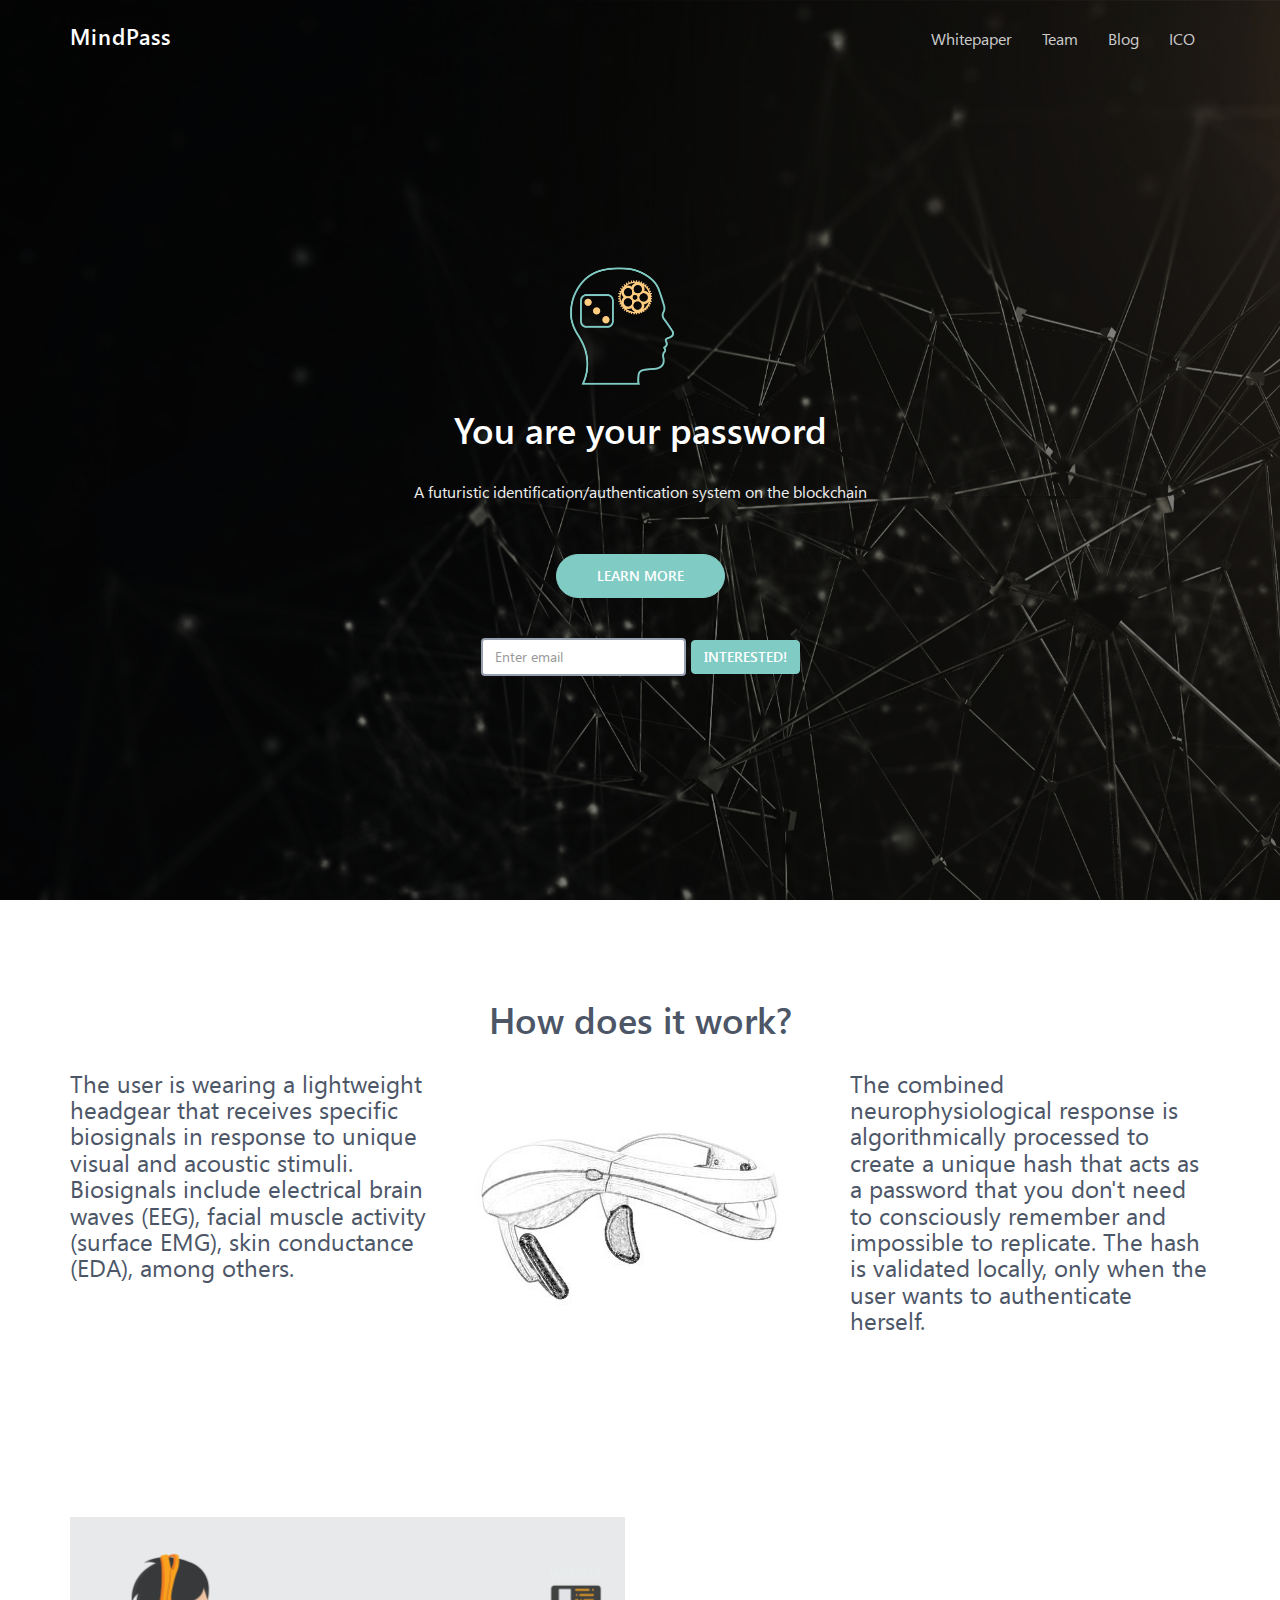
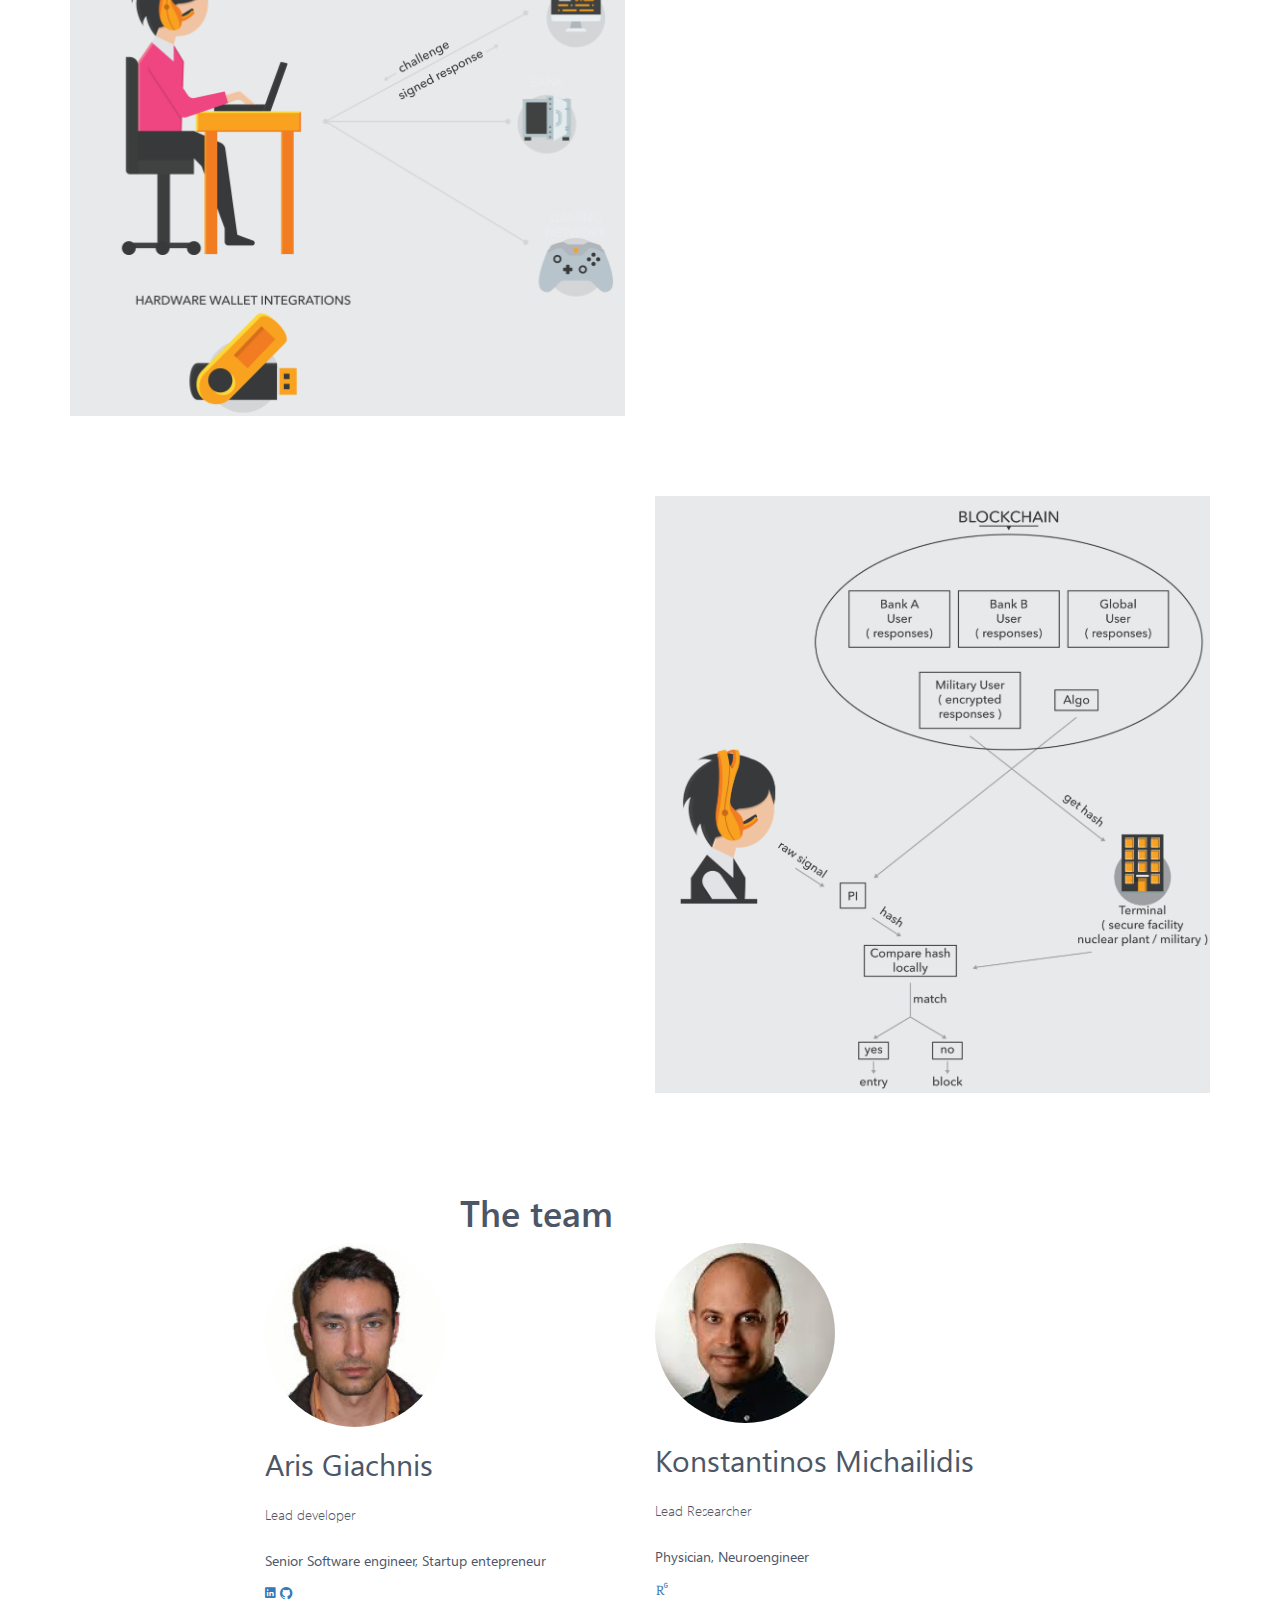
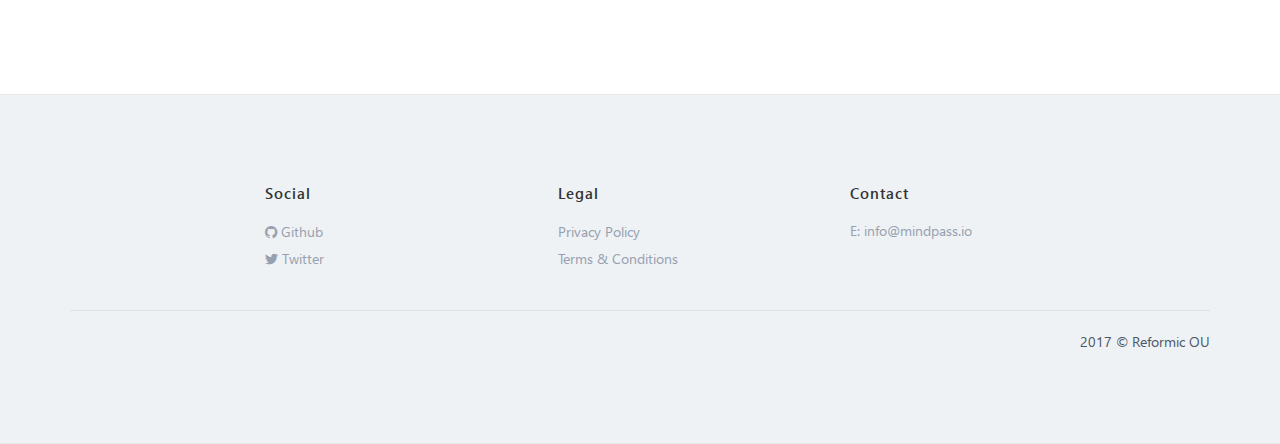
==== index.html @ 0a561dd6 "initial commit" ====
<!DOCTYPE html>
<html lang="en">
  <head>
    <meta charset="utf-8">
    <meta name="viewport" content="width=device-width, initial-scale=1.0">
    <meta name="description" content="">
    <meta name="author" content="MindPass">
    <link rel="shortcut icon" href="images/favicon.png">

    <title>MindPass</title>

    <!-- Bootstrap core CSS -->
    <link href="css/bootstrap.min.css" rel="stylesheet">

    <!-- Animate -->
    <link href="css/animate.css" rel="stylesheet">

    <!-- Magnific-popup -->
    <link rel="stylesheet" href="css/magnific-popup.css">

    <!-- Icon-font -->
    <link rel="stylesheet" type="text/css" href="css/ionicons.min.css">
    <link rel="stylesheet" href="css/academicons.min.css"/>
    <!-- Custom styles for this template -->
    <link href="css/style.css" rel="stylesheet">

    <!-- HTML5 shim and Respond.js IE8 support of HTML5 tooltipss and media queries -->
    <!--[if lt IE 9]>
      <script src="js/html5shiv.js"></script>
      <script src="js/respond.min.js"></script>
    <![endif]-->
  </head>

<body>

  <div class="navbar navbar-custom navbar-abs" role="navigation">
      <div class="container">
        <!-- Navbar-header -->
        <div class="navbar-header">
          <button type="button" class="navbar-toggle" data-toggle="collapse" data-target=".navbar-collapse">
              <i class="ion-navicon"></i>
          </button>
          <!-- LOGO -->
          <a class="navbar-brand logo" href="index.html">            
              <span>MindPass</span>
          </a>
        </div>
        <!-- end navbar-header -->

        <!-- menu -->
        <div class="navbar-collapse collapse">
          <ul class="nav navbar-nav navbar-right">
            <li>
              <a href="https://www.github.com/mindpass2050/whitepaper/whitepaper.pdf">Whitepaper</a>
            </li>
            <li>
              <a href="#team">Team</a>
            </li>
            <li>
              <a href="https://medium.com/@mindpass2050">Blog</a>
            </li>
            <li>
              <a href="" target="_blank">ICO</a>
            </li>
          </ul>
        </div>
        <!--/Menu -->
      </div>
      <!-- end container -->
    </div>
    <!-- End navbar -->


  <!-- HOME -->
  <section class="home bg-one" id="home">
    <div class="bg-overlay"></div>
    <div class="container">
      <div class="row">
        <div class="col-sm-12 text-center">
          <div class="home-fullscreen">
          <div class="full-screen">
            <div class="home-wrapper home-wrapper-alt">
              <div class="row">
                <div class="col-md-2 col-md-offset-5">
              <img src="images/A1.png" class="img-responsive text-center" style="height:10vw"/>
                </div>
              </div>
              <h1>You are your password</h1>
              <h4>A futuristic identification/authentication system on the blockchain</h4>
              <a href="#howitworks" class="btn btn-custom btn-rnd">Learn more</a>
              <div class="clearfix"></div>
              <!--<a class="video-btn btn popup-video animated fadeInDown wow" data-wow-delay=".6s"><i class="ion-play"></i>Watch Video</a>-->
              <div class="custom-voffset-40"></div>
              <div class="row">
                <div class="col-sm-10 col-sm-offset-1">
                  <form id="notifyForm" class="form form-inline">
                    <div class="form-group">
                      <input type="email" class="form-control" id="emailField" placeholder="Enter email"><button type="submit" id="notifyButton" style="margin-left: 5px" class="btn btn-custom btn-subscribe">interested!</button>
                    </div>
                  </form>
                </div>
              </div>
            </div>

          </div>
        </div>
        </div>
      </div>
    </div>
  </section>
  <!-- END HOME -->


  <!-- CLIENTS -->
  <!--<section class="clients bg-gray">
    <div class="container">
      <div class="row text-center">
        <div class="col-sm-12">
          <div class="brand-item animated fadeInLeft wow" data-wow-delay=".1s">
            <a href="#"><img alt="gridmates" src="images/clients/gridmates.png"></a>
          </div>
        </div>
      </div>
    </div>
  </section>-->
  <!-- END CLIENTS -->


  <section class="section" id="howitworks">
    <div class="container">
      <div class="row text-center">
          <h1>How does it work?</h1>

      </div>
      <div class="row">
        <div class="col-sm-4">
          <h3>The user is wearing a lightweight headgear that receives specific biosignals in response to unique visual and acoustic stimuli. Biosignals include electrical brain waves (EEG), facial muscle activity (surface EMG), skin conductance (EDA), among others.</h3>
        </div>        
      <div class="col-sm-4">
          <img class="img-responsive" src="images/headset.jpg" />
      </div>        
        <div class="col-sm-4">
          <h3>The combined neurophysiological response is algorithmically processed to create a unique hash that acts as a password that you don't need to consciously remember and impossible to replicate. The hash is validated locally, only when the user wants to authenticate herself.</h3>
      </div>
      </div>
    </div>
  </section>
  <!-- FEATURES-1 -->
  <section class="section" id="uses">
    <div class="container">       
      <div class="row">
        <div class="col-sm-6">
          <div class="feature-1">
            <img src="images/infographic1.png" class="img-responsive" alt="features and home use">
          </div>
        </div>
        <div class="col-sm-6">
          <div class="feature-detail">
            <h1 class="title animated fadeInRight wow" data-wow-delay=".1s">Ultra secure and user friendly</h1>
            <h4 class="animated fadeInRight wow" data-wow-delay=".3s">Use it to authenticate to websites or manage your wealth</h4>
            <p class="features-txt animated fadeInRight wow" data-wow-delay=".5s">Our solution has many different uses. From secure online banking to hardware wallets and anything in between. You will never have to remember any complex password again.</p>
          </div>

        </div>
      </div>
    </div>
  </section>
  <!-- END FEATURES-1 -->


  <!-- FEATURES-2 -->
  <section class="section padding-t-0">
    <div class="container">
      <div class="row">
        <div class="col-sm-6">
          <div class="feature-detail">
            <h1 class="title animated fadeInLeft wow" data-wow-delay=".1s">Authentication/identification use cases for physical or virtual entry</h1>
            <h4 class="animated fadeInLeft wow" data-wow-delay=".3s">A modern futuristic replacement for biometric fingerprints, iris scanning or passports</h4>
            <p class="features-txt animated fadeInLeft wow" data-wow-delay=".5s">Our new approach makes traditional authentication methods obsolete. Imagine having unlimited fingerprints and irises so that you can use a combination of them each time you need access. Even in case a malicious actor intercepts them, he won't be able to usem them the next time. All of this with minimal cognitive effort on your part.<br /> Border controls, secure vaults, governments, and the military could all benefit from increased security by using the blockchain and our cutting-edge system.</p>
            
          </div>
        </div>

        <div class="col-sm-6">
          <div class="feature-1">
            <img src="images/infographic2.png" class="img-responsive" alt="use cases secure entrance">
          </div>
        </div>

      </div>
    </div>
  </section>
  <!-- END FEATURES-2 -->


  <section class="section padding-t-0" id="team">
    <div class="container">
<div class="row">
  <div class="col-sm-4 col-sm-offset-4">
    <h1>
      The team
    </h1>
  </div>
</div>      
<div class="row">
  <div class="col-sm-4 col-sm-offset-2">      
     
        <img src="images/aris.jpg" alt="Aris Giachnis" style="width:20vh" class="img-responsive img-circle">
        <h2>Aris Giachnis</h2>
        <p class="title">Lead developer</p>
        <p>Senior Software engineer, Startup entepreneur</p>
        <p>
          <a href="https://www.linkedin.com/in/aris-giachnis-6b498340/"><i class="ion-social-linkedin"></i></a>
          <a href="https://github.com/arisAlexis"><i class="ion-social-github"></i></a>
        </p>
      
    </div>
    <div class="col-sm-4">      
      
        <img src="images/kostantinos.jpg" alt="Aris Giachnis" style="width:20vh" class="img-responsive img-circle">
        <h2>Konstantinos Michailidis</h2>
        <p class="title">Lead Researcher</p>
        <p>Physician, Neuroengineer</p>
        <p>
          <a href="https://www.researchgate.net/profile/Konstantinos_Michailidis"><i class="ai ai-researchgate"></i></a>          
        </p>
      
    </div>
</div>
  </section>
  <!-- FOOTER -->
  <footer class="section bg-gray footer">
    <div class="container">
      <div class="row">

        <div class="col-md-3 col-sm-6 col-sm-offset-2">
          <h5>Social</h5>
          <ul class="list-unstyled">
            <li><a href="https://www.github.com/mindpass2050"><i class="ion-social-github"></i> Github</a></li>
            <li><a href="https://twitter.com/mindpass2050"><i class="ion-social-twitter"></i> Twitter</a></li>
          </ul>
        </div>

        <div class="col-md-3 col-sm-6">
          <h5>Legal</h5>
          <ul class="list-unstyled">
            <li><a>Privacy Policy</a></li>
            <li><a>Terms & Conditions</a></li>
          </ul>
        </div>

        <div class="col-md-3 col-sm-6">
          <h5>Contact</h5>
          <address>
            E: <a href="mailto:info@mindpass.io">info@mindpass.io</a>
          </address>
        </div>

      </div>

      <div class="row">
        <div class="col-sm-12">
          <div class="footer-alt">
            <p class="pull-right">2017 © Reformic OU</p>            
          </div>
        </div>
      </div>
    </div>
  </footer>

  <!-- arrow back to top -->
    <div class="hidden scroll-top-wrapper ">
    <span class="scroll-top-inner">
      <i class="ion-chevron-up"></i>
    </span>
    </div>

  <!-- END FOOTER -->

    <!-- js placed at the end of the document so the pages load faster -->
    <script src="js/jquery.js"></script>
    <script src="js/bootstrap.min.js"></script>
    <!-- Jquery easing -->
    <script type="text/javascript" src="js/jquery.easing.1.3.min.js"></script>
    <script src="js/SmoothScroll.js"></script>
    <script src="js/wow.min.js"></script>
    <script type="text/javascript" src="js/jquery.magnific-popup.min.js"></script>

    <!-- Typed -->
    <script src="js/typed.js" type="text/javascript"></script>

<script>

/*-------------------------------------------------*/
/* =  Full-window section
/*-------------------------------------------------*/

var windowHeight = $(window).height(),
topSection = $('.home-fullscreen');
topSection.css('height', windowHeight);

$(window).resize(function(){
var windowHeight = $(window).height();
topSection.css('height', windowHeight);
});
/* ==============================================
Smooth Scroll To Anchor
=============================================== */
//jQuery for page scrolling feature - requires jQuery Easing plugin
$(function() {
    $('.navbar-nav a').bind('click', function(event) {
        var $anchor = $(this);
        $('html, body').stop().animate({
            scrollTop: $($anchor.attr('href')).offset().top - 0
        }, 1500, 'easeInOutExpo');
        event.preventDefault();
    });
});

/* ==============================================
WOW plugin triggers animate.css on scroll
=============================================== */
jQuery(document).ready(function () {
    wow = new WOW(
        {
            animateClass: 'animated',
            offset: 100,
            mobile: true
        }
    );
    wow.init();
});

/* ==============================================
Magnific Popup
=============================================== */
$(document).ready(function() {
    $('.popup-video').magnificPopup({
      disableOn: 700,
      type: 'iframe',
      mainClass: 'mfp-fade',
      removalDelay: 160,
      preloader: false,

      fixedContentPos: false
    });
});

$(document).ready(function() {
    $('.image-popup').magnificPopup({
        type: 'image',
        closeOnContentClick: true,
        mainClass: 'mfp-fade',
        gallery: {
            enabled: true,
            navigateByImgClick: true,
            preload: [0,1] // Will preload 0 - before current, and 1 after the current image
        }
    });
});

/* ==============================================
//Typed
=============================================== */

$(".element").each(function(){
    var $this = $(this);
    $this.typed({
    strings: $this.attr('data-elements').split(','),
    typeSpeed: 100, // typing speed
    backDelay: 3000 // pause before backspacing
    });
});

//scroller
function scrollToTop() {

  var verticalOffset = typeof(verticalOffset) != 'undefined' ? verticalOffset : 0;
  var element = $('body');
  var offset = element.offset();
  var offsetTop = offset.top;
  $('html, body').animate({scrollTop: offsetTop}, 500, 'linear');

}

$(document).on( 'scroll', function(){

  //arrow
  if ($(window).scrollTop() > 100) {
    $('.scroll-top-wrapper').addClass('show');
  } else {
    $('.scroll-top-wrapper').removeClass('show');
  }
});

$(document).ready(function() {
  $('.scroll-top-wrapper').on('click', scrollToTop);
  $('.scroll-top-wrapper').removeClass('hidden');
});

//end of scroller

$('#notifyForm').submit(function(event) {
  $.get('https://server.veropost.com:8080/fn/subscribe?list=1470673&email='+$('#emailField').val());
  $('#notifyForm').append('<span>Thank you!</span>');
  event.preventDefault();
});
</script>

  </body>
</html>
---- css/academicons.min.css ----
.ai-ul,.fa-ul{list-style-type:none}.ai-li,.fa-li{top:.14285714em;text-align:center}.ai-fw,.ai-li,.fa-fw,.fa-li{text-align:center}.ai.fa-pull-left,.fa.fa-pull-left{margin-right:.3em}@font-face{font-family:Academicons;src:url(../fonts/academicons.eot?v=1.8.0);src:url(../fonts/academicons.eot?v=1.8.0) format('embedded-opentype'),url(../fonts/academicons.ttf?v=1.8.0) format('truetype'),url(../fonts/academicons.woff?v=1.8.0) format('woff'),url(../fonts/academicons.svg?v=1.8.0#academicons) format('svg');font-weight:400;font-style:normal}.ai{display:inline-block;font:normal normal normal 14px/1 Academicons;font-size:inherit;text-rendering:auto;-webkit-font-smoothing:antialiased;-moz-osx-font-smoothing:grayscale}.ai-lg,.fa-lg{line-height:.75em;vertical-align:-15%}.ai-academia:before{content:"\e800"}.ai-academia-square:before{content:"\e801"}.ai-acclaim:before{content:"\e802"}.ai-acclaim-square:before{content:"\e803"}.ai-acm:before{content:"\e804"}.ai-acm-square:before{content:"\e805"}.ai-ads:before{content:"\e806"}.ai-ads-square:before{content:"\e807"}.ai-arxiv:before{content:"\e808"}.ai-arxiv-square:before{content:"\e809"}.ai-biorxiv:before{content:"\e810"}.ai-biorxiv-square:before{content:"\e811"}.ai-ceur:before{content:"\e812"}.ai-ceur-box:before{content:"\e813"}.ai-courser:before{content:"\e814"}.ai-courser-square:before{content:"\e815"}.ai-dataverse:before{content:"\e816"}.ai-dataverse-box:before{content:"\e817"}.ai-dblp:before{content:"\e818"}.ai-dblp-square:before{content:"\e819"}.ai-depsy:before{content:"\e820"}.ai-depsy-square:before{content:"\e821"}.ai-doi:before{content:"\e822"}.ai-doi-square:before{content:"\e823"}.ai-dryad:before{content:"\e824"}.ai-dryad-square:before{content:"\e825"}.ai-figshare:before{content:"\e826"}.ai-figshare-square:before{content:"\e827"}.ai-google-scholar:before{content:"\e828"}.ai-google-scholar-square:before{content:"\e829"}.ai-ieee:before{content:"\e830"}.ai-ieee-square:before{content:"\e831"}.ai-impactstory:before{content:"\e832"}.ai-impactstory-square:before{content:"\e833"}.ai-inspire:before{content:"\e834"}.ai-inspire-square:before{content:"\e835"}.ai-mendeley:before{content:"\e836"}.ai-mendeley-square:before{content:"\e837"}.ai-open-access:before{content:"\e838"}.ai-open-access-square:before{content:"\e839"}.ai-orcid:before{content:"\e840"}.ai-orcid-square:before{content:"\e841"}.ai-osf:before{content:"\e842"}.ai-osf-square:before{content:"\e843"}.ai-overleaf:before{content:"\e844"}.ai-overleaf-square:before{content:"\e845"}.ai-philpapers:before{content:"\e846"}.ai-philpapers-square:before{content:"\e847"}.ai-piazza:before{content:"\e848"}.ai-piazza-square:before{content:"\e849"}.ai-publons:before{content:"\e850"}.ai-publons-square:before{content:"\e851"}.ai-pubmed:before{content:"\e852"}.ai-pubmed-square:before{content:"\e853"}.ai-researchgate:before{content:"\e854"}.ai-researchgate-square:before{content:"\e855"}.ai-scirate:before{content:"\e856"}.ai-scirate-square:before{content:"\e857"}.ai-springer:before{content:"\e858"}.ai-springer-square:before{content:"\e859"}.ai-zotero:before{content:"\e860"}.ai-zotero-square:before{content:"\e861"}.ai-lg{font-size:1.33333333em}.ai-2x{font-size:2em}.ai-3x{font-size:3em}.ai-4x{font-size:4em}.ai-5x{font-size:5em}.ai-fw{width:1.28571429em}.ai-ul{padding-left:0;margin-left:2.14285714em}.ai-ul>li{position:relative}.ai-li{position:absolute;left:-2.14285714em;width:2.14285714em}.ai-li.fa-lg{left:-1.85714286em}.ai-border{padding:.2em .25em .15em;border:.08em solid #eee;border-radius:.1em}.ai-pull-left{float:left}.ai-pull-right{float:right}.ai.fa-pull-right{margin-left:.3em}.fa-lg{font-size:1.33333333em}.fa-2x{font-size:2em}.fa-3x{font-size:3em}.fa-4x{font-size:4em}.fa-5x{font-size:5em}.fa-fw{width:1.28571429em}.fa-ul{padding-left:0;margin-left:2.14285714em}.fa-ul>li{position:relative}.fa-li{position:absolute;left:-2.14285714em;width:2.14285714em}.fa-li.fa-lg{left:-1.85714286em}.fa-border{padding:.2em .25em .15em;border:.08em solid #eee;border-radius:.1em}.fa-pull-left{float:left}.fa-pull-right{float:right}.fa.fa-pull-right{margin-left:.3em}
---- css/style.css ----
/*========= Custom Font =========*/
@font-face {
    font-family: "WeblySleek UI";
    src: url("../fonts/ws-ui.eot");
    src: local('WeblySleek UI Regular'), url("../fonts/ws-ui.woff") format("woff");
    font-weight: 400;
}
@font-face {
    font-family: "WeblySleek UI";
    src: url("../fonts/ws-ui-semibold.eot");
    src: local('WeblySleek UI Bold'), url("../fonts/ws-ui-semibold.woff") format("woff");
    font-weight: 700;
}
@font-face {
    font-family: "WeblySleek UI";
    src: url("../fonts/ws-ui-light.eot");
    src: local('WeblySleek UI Light'), url("../fonts/ws-ui-light.woff") format("woff");
    font-weight: 100;
}


/*======= Reset ======== */
body {
  font-family: 'WeblySleek UI', 'Segoe UI', 'Helvetica Neue', Arial, sans-serif;
  font-weight: 400;
  color: #4c5667;
  background: #fff;
  font-size: 14px;
  line-height: 22px;
  overflow-x:hidden;
}
::selection{
  background: rgba(151, 160, 175, 0.5);
  color: #ffffff;
}
::-moz-selection {
  background: rgba(151, 160, 175, 0.5);
  color: #ffffff;
}
a:hover,a:focus,.a:active {
  text-decoration: none;
  outline: none !important;
}
h1,.h1 {
  font-weight: 700;
}
blockquote {
  margin: 0 0 10px;
  font-size: 18px;
  border-left: none;
  line-height: 32px;
  font-style: italic;
}
address {
  color: #97a0af;
}
textarea {
  resize:none;
}
.section {
  padding-top: 80px;
  padding-bottom: 80px;
}
.bg-gray {
  background-color: #eef2f5;
  border-bottom: 1px solid #e9e9e9;
  border-top: 1px solid #e9e9e9;
}
.bg-dark {
  background: -webkit-linear-gradient(#444F5C, #334159);
  background: -moz-linear-gradient(#444F5C, #334159);
  background: -ms-linear-gradient(#444F5C, #334159);
  background: -o-linear-gradient(#444F5C, #334159);
  background: linear-gradient(#444F5C, #334159);
}
.page-sub-title {
  margin: 10px 0px !important;
}
.padding-t-0 {
  padding-top: 0px;
}
.hr {
  display: inline-block;
  border: 0;
  width: 35px;
  margin: 12px 0px 25px;
  padding: 0;
  height: 0;
  border-top: 2px solid #fa4a86;
}
.title {
  font-weight: 300;
  line-height: 50px;
  margin-top: 0px;
}
.sub-title {
  color: #97a0af;
  font-size: 16px;
  margin-bottom: 50px;
}
.bg-overlay {
  background-color: rgba(0,0,0,0.5);
  height: 100%;
  width: 100%;
  background-position: fixed;
  position: absolute;
  top: 0px;
}
.bg-one {
  background: url("../images/chain.jpg");
  background-size: cover;
  position: relative;
}
.bg-two {
  background-size: cover;
  position: relative;
  background-position: 50% 60%
}

.status {
  width: 40px;
  height: 40px;
  position: absolute;
  left: 50%;
  top: 50%;
  background-image: url("../images/preloader.gif");
  background-repeat: no-repeat;
  background-position: center;
  -webkit-background-size: cover;
  background-size: cover;
  margin: -20px 0 0 -20px;
}


/*===== Navbar Custom ======*/
.navbar-custom {
  padding: 10px 0px;
  margin-bottom: 0px;
}
.navbar-custom .navbar-nav li a{
  color: #ccc;
  font-size: 16px;
}
.navbar-custom .nav>li>a:focus,.navbar-custom .nav>li>a:hover {
  background-color: transparent;
  color: #ffffff;
}
.logo {
  font-weight: 700;
  font-size: 22px;
  color: #ffffff !important;
  letter-spacing: 1px;
}
.navbar-toggle {
  font-size: 30px;
  color: #ffffff;
}
.navbar-custom .btn-custom {
  margin-top: 8px;
  margin-left: 20px;
}
.nav .open>a, .nav .open>a:focus, .nav .open>a:hover {
  background-color: transparent;
  border-color: #337ab7;
}


/*======= Dropdown ======= */
.dropdown-menu {
  box-shadow: none;
  padding: 4px 0;
  border-radius: 4px !important;
  -webkit-animation: dropdownOpen 0.3s ease-out;
  -o-animation: dropdownOpen 0.3s ease-out;
  animation: dropdownOpen 0.3s ease-out;
  border: 0;
  box-shadow: 0 2px 5px 0 rgba(0,0,0,.26);
}
.dropdown-menu > li > a {
  padding: 6px 20px;
  font-size: 15px !important;
  color: #ffffff;
}
@-webkit-keyframes dropdownOpen {
  0% {
    -webkit-transform: scale(0);
    -ms-transform: scale(0);
    -o-transform: scale(0);
    transform: scale(0);
    opacity: 0;
  }
  100% {
    -webkit-transform: scale(1);
    -ms-transform: scale(1);
    -o-transform: scale(1);
    transform: scale(1);
    opacity: 1;
  }
}
@keyframes dropdownOpen {
  0% {
    -webkit-transform: scale(0);
    -ms-transform: scale(0);
    -o-transform: scale(0);
    transform: scale(0);
    opacity: 0;
  }
  100% {
    -webkit-transform: scale(1);
    -ms-transform: scale(1);
    -o-transform: scale(1);
    transform: scale(1);
    opacity: 1;
  }
}


/*======= Buttons ======= */
.btn {
  text-transform: uppercase;
  font-weight: 700;
}
.btn.btn-rnd {
  padding: 11px 40px;
  border-radius: 30px;
}

.btn-custom {
  background:#80cbc4 !important;
  color: #fff !important;
  border: 1px solid #80cbc4;
}


/*======= Home =======*/
.navbar-abs {
  position: absolute;
  left: 0;
  top: 0;
  right: 0;
  z-index: 999;
}
.home-fullscreen {
  height: 100%;
  min-height: 400px;
}
.home-wrapper {
  color: #ffffff;
  padding: 208px 0px 170px 0px;
}
.home-wrapper-alt{
  display: table-cell;
  vertical-align: middle;
}
.home-wrapper h4 {
  line-height: 24px;
  margin-top: 30px;
  color: #eee;
  margin-bottom: 50px;
  font-size: 16px;
}
.video-btn {
  color: #ffffff !important;
  letter-spacing: 1px;
  padding-top: 20px;
  outline: none !important;
}
.video-btn i {
  margin-right: 7px;
}
.full-screen {
  display: table;
  height: 100%;
  width: 100%;
}

/*======= Brand =======*/
.clients {
  padding-top: 60px;
  padding-bottom: 60px;
}
.clients img:hover {
  opacity: 0.8;
  transition: 0.5s;
}
.brand-item {
  display: inline-block;
  margin-left:50px;
  margin-bottom: 10px;
}
.brand-item:first-child {
  margin-left:0;
}
.brand-list {
  margin:0;
  padding:0;
}
.brand-list li {
  display: inline-block;
  text-align: left;
  padding-left:50px;
}
.brand-list li:first-child {
  padding-left:0;
}


/*======= Services =======*/
.service-item {
  margin-bottom: 30px;
}
.service-item i {
  float: left;
  font-size: 28px;
  line-height: 36px;
  width: 30px;
}
.service-item .service-detail {
  margin-left: 50px;
}
.service-item .service-detail p {
  color: #9aa7af;
}


/*======= Features =======*/
.feature-detail {
  padding: 90px 0px 50px 30px;
}
.features-txt {
  color: #97a0af;
  font-size: 16px;
  line-height: 30px;
  margin-top: 30px;
}


/*======= Screenshot =======*/
.thumb {
  background-color: #eef2f5;
  border-radius: 3px;
  box-shadow: 0 1px 1px 0 rgba(0, 0, 0, 0.1);
  float: left;
  width: 100%;
  padding-top: 10px;
  padding-right: 10px;
  padding-bottom: 10px;
  padding-left: 10px;
  margin-top: 30px;
}
.thumb-img {
  width: 100%;
  overflow: hidden;
  border-radius: 2px;
}


/*======= Pricing =======*/
.pricing-item{
  margin: 0 0 30px;
  position: relative;
  text-align: center;
}
.pricing-item-inner{
  border: 2px solid rgba(151, 160, 175, 0.2);
  vertical-align: middle;
  border-radius: 7px;
  -webkit-transition: all 0.27s cubic-bezier(0.000, 0.000, 0.580, 1.000);
  -moz-transition: all 0.27s cubic-bezier(0.000, 0.000, 0.580, 1.000);
  -o-transition: all 0.27s cubic-bezier(0.000, 0.000, 0.580, 1.000);
  -ms-transition: all 0.27s cubic-bezier(0.000, 0.000, 0.580, 1.000);
  transition: all 0.27s cubic-bezier(0.000, 0.000, 0.580, 1.000);
}
.pricing-item-inner:hover{
  border-color: #97a0af;
}
.main .pricing-item-inner{
  border-color: #97a0af;
}
.pricing-wrap{
  position: relative;
  -webkit-box-sizing: border-box;
  -moz-box-sizing: border-box;
  box-sizing: border-box;
  padding: 30px 20px;
  text-align: center;
  overflow: hidden;
}
.pricing-icon{
    padding-top: 10px;
  padding-bottom: 5px;
  position: relative;
  font-size: 32px;
  z-index: 1;
}
.pricing-title{
  position: relative;
  margin-bottom: 40px;
  font-size: 16px;
  font-weight: 700;
  text-transform: uppercase;
  z-index: 1;
}
.pr-list{
  margin: 0 -20px 30px;
  padding: 0;
  color: #97a0af;
  font-size: 12px;
  font-weight: 400;
  text-transform: uppercase;
}
.pr-list li{
  padding: 12px 20px;
  list-style: none;
}
.pricing-num{
  font-size: 40px;
  font-weight: 700;
  line-height: 1;
}
.pricing-num sup{
  font-size: 18px;
  font-weight: 400;
  position: relative;
  top: -20px;
  left: -3px;
  margin-left: -7px;
}
.pr-per{
  color: #97a0af;
  font-size: 12px;
}
.pr-button {
  margin-top: 30px;
}

/*======= Testimonials =======*/
.clientblock {
  margin-top: 30px;
}


/*======= Footer CTA =======*/
.footer-cta {
  color: #ffffff;
}
.footer-cta .btn {
  margin-top: 30px;
}


/*======= Footer =======*/
.footer h5{
  color: #333;
  font-size: 15px;
  margin-bottom: 20px;
  font-weight: 700;
  letter-spacing: 1px;
}
.footer a{
  color: #97a0af;
}
.footer a:hover {
  color: #fa4a86;
}
.footer ul li {
  margin: 5px 0px;
}
.footer-alt {
  border-top: 1px solid rgba(151, 160, 175, 0.2);
  margin-top: 30px;
  padding-top: 20px;
}
.footer-alt .logo {
  color: #97a0af !important;
  margin-bottom: 0px;
}
.footer-alt .logo i {
  margin-right: 5px;
}


/*======= FAQ ======*/
.question {
  color: #444;
}
.answer {
  color: #97a0af;
  margin-bottom: 30px;
}


/*======= Our Story ===*/
.our-story .sub-title {
  line-height: 30px;
}


/*======= Team ======*/
.team img {
  border-radius: 5px;
}
.team .team-member {
  margin: 30px 0px;
}
.team .team-member h3 {
  padding-top: 10px;
}
.social-list {
  padding-top: 10px;
}
.social-list li a {
  color: #4c5667;
  font-size: 16px;
  line-height: 32px;
  display: inline-block;
  height: 32px;
  width: 32px;
  border-radius: 50%;
  border: 1px solid #4c5667;
}
.social-list li a:hover {
  color: #fa4a86;
  border: 1px solid #fa4a86;
}


/*======= Contact ======*/
.form-main {
  padding-top: 30px;
}
.form-control {
  box-shadow: none !important;
  outline: none !important;
  border: 2px solid #97a0af;
  height: 38px;
}
.form-control:focus,.form-control:hover {
  border-color: #fa4a86;
}
.error {
  margin: 8px 0px;
  display: none;
  color: red;
}
#ajaxsuccess {
  font-size: 16px;
  width: 100%;
  display: none;
  clear: both;
  margin: 8px 0px;
}
.con_sub_text {
  margin: 20px 0px;
  font-size: 15px;
}


/**
* Simple fade transition for Magnific popup
**/
.mfp-fade.mfp-bg {
  opacity: 0;
  -webkit-transition: all 0.15s ease-out;
  -moz-transition: all 0.15s ease-out;
  transition: all 0.15s ease-out;
}
.mfp-fade.mfp-bg.mfp-ready {
  opacity: 0.8;
}
.mfp-fade.mfp-bg.mfp-removing {
  opacity: 0;
}
.mfp-fade.mfp-wrap .mfp-content {
  opacity: 0;
  -webkit-transition: all 0.15s ease-out;
  -moz-transition: all 0.15s ease-out;
  transition: all 0.15s ease-out;
}
.mfp-fade.mfp-wrap.mfp-ready .mfp-content {
  opacity: 1;
}
.mfp-fade.mfp-wrap.mfp-removing .mfp-content {
  opacity: 0;
}

/* ======= scroll top ====== */

.scroll-top-wrapper {
    position: fixed;
    opacity: 0;
    visibility: hidden;
    overflow: hidden;
    text-align: center;
    z-index: 99999999;
    background-color: #777777;
    color: #eeeeee;
    width: 50px;
    height: 48px;
    line-height: 48px;
    right: 30px;
    bottom: 30px;
    padding-top: 2px;
    border-top-left-radius: 10px;
    border-top-right-radius: 10px;
    border-bottom-right-radius: 10px;
    border-bottom-left-radius: 10px;
    -webkit-transition: all 0.5s ease-in-out;
    -moz-transition: all 0.5s ease-in-out;
    -ms-transition: all 0.5s ease-in-out;
    -o-transition: all 0.5s ease-in-out;
    transition: all 0.5s ease-in-out;
}
.scroll-top-wrapper:hover {
    background-color: #888888;
}
.scroll-top-wrapper.show {
    visibility:visible;
    cursor:pointer;
    opacity: 1.0;
}
.scroll-top-wrapper i {
    line-height: inherit;
}

/* ====== custom ======= */

.custom-voffset-40 { margin-top:40px; }
.custom-voffset-30 { margin-top:30px; }
.custom-voffset-20 { margin-top:20px; }
.custom-voffset-10 { margin-top:10px; }

/*======= Responsive ======*/
@media (min-width: 768px) {
  .navbar-nav>li>a {
    padding-top: 18px;
    padding-bottom: 18px;
  }
  .dropdown-menu.arrow:before, .dropdown-menu.arrow:after {
    position: absolute;
    top: -8px;
    right: 12px;
    display: inline-block;
    content: '';
    border-right: 8px solid transparent;
    border-left: 8px solid transparent;
      border-bottom: 8px solid #fff;
  }
  .dropdown-menu > li > a {
    color: #4c5667 !important;
  }
}
@media (max-width: 767px) {
  .dropdown-menu > li > a:hover {
    background-color: transparent;
    color: #ffffff;
  }
  .navbar-custom {
    background-color: #333b4d;
  }
}
@media (max-width: 768px) {
  .feature-detail {
    padding: 0px 0px 50px 30px !important;
  }
}
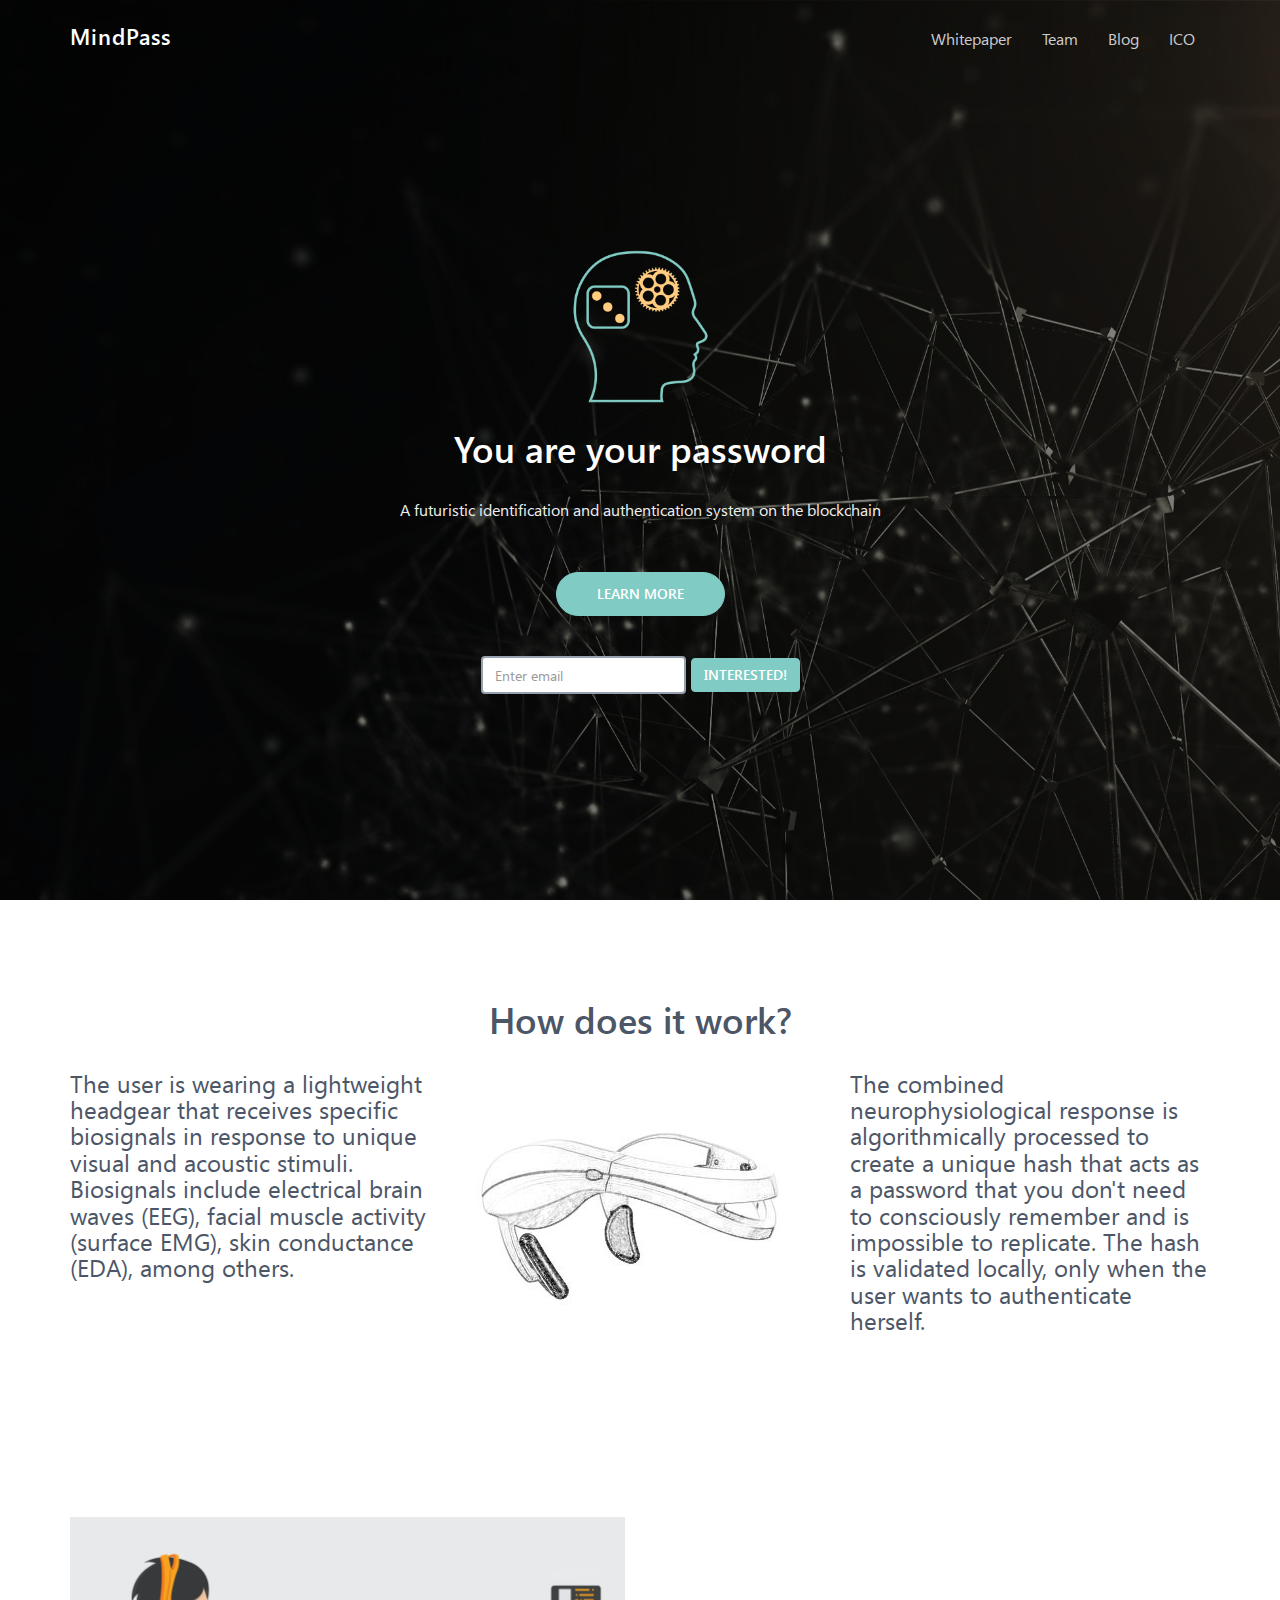
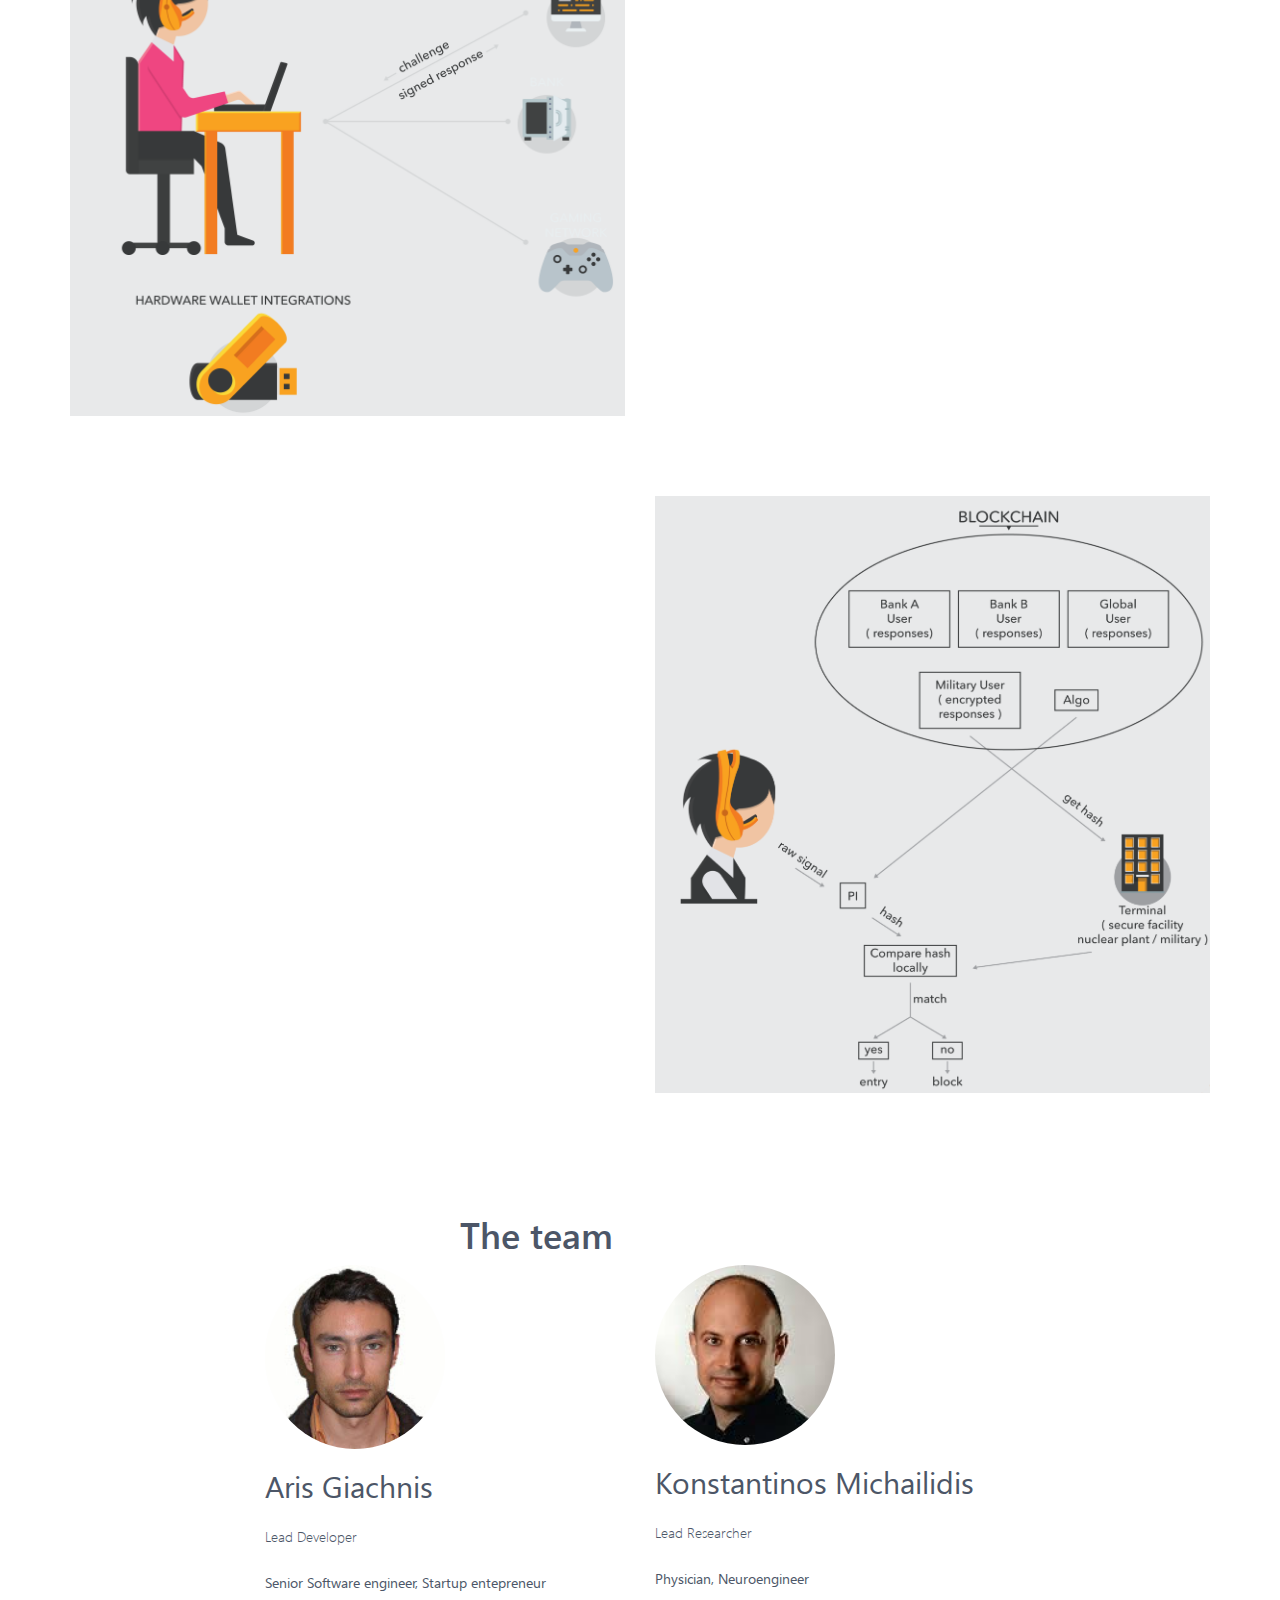
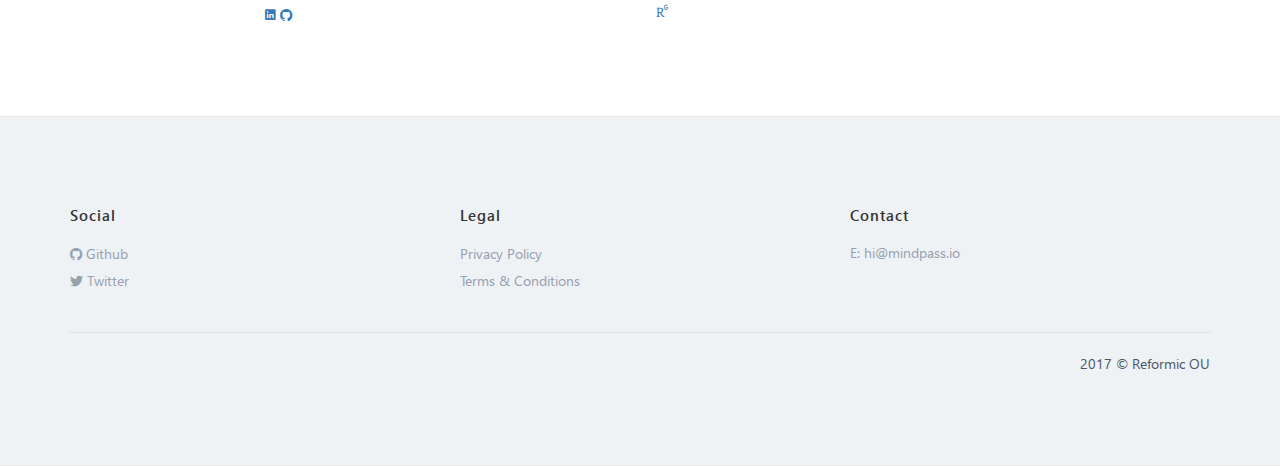
==== commit f3ad9920: "updated whitepaper link" ====
--- a/index.html
+++ b/index.html
@@ -5,7 +5,7 @@
     <meta name="viewport" content="width=device-width, initial-scale=1.0">
     <meta name="description" content="">
     <meta name="author" content="MindPass">
-    <link rel="shortcut icon" href="images/favicon.png">
+    <link rel="shortcut icon" href="images/A1.png">
 
     <title>MindPass</title>
 
@@ -51,7 +51,7 @@
         <div class="navbar-collapse collapse">
           <ul class="nav navbar-nav navbar-right">
             <li>
-              <a href="https://www.github.com/mindpass2050/whitepaper/whitepaper.pdf">Whitepaper</a>
+              <a href="https://github.com/mindpass2050/whitepaper/blob/master/whitepaper.pdf">Whitepaper</a>
             </li>
             <li>
               <a href="#team">Team</a>
@@ -81,12 +81,12 @@
           <div class="full-screen">
             <div class="home-wrapper home-wrapper-alt">
               <div class="row">
-                <div class="col-md-2 col-md-offset-5">
-              <img src="images/A1.png" class="img-responsive text-center" style="height:10vw"/>
+                <div class="col-xs-2 col-xs-offset-5">
+              <img id="logoImg" src="images/A1.png" class="img-responsive text-center"/>
                 </div>
               </div>
               <h1>You are your password</h1>
-              <h4>A futuristic identification/authentication system on the blockchain</h4>
+              <h4>A futuristic identification and authentication system on the blockchain</h4>
               <a href="#howitworks" class="btn btn-custom btn-rnd">Learn more</a>
               <div class="clearfix"></div>
               <!--<a class="video-btn btn popup-video animated fadeInDown wow" data-wow-delay=".6s"><i class="ion-play"></i>Watch Video</a>-->
@@ -140,7 +140,7 @@
           <img class="img-responsive" src="images/headset.jpg" />
       </div>        
         <div class="col-sm-4">
-          <h3>The combined neurophysiological response is algorithmically processed to create a unique hash that acts as a password that you don't need to consciously remember and impossible to replicate. The hash is validated locally, only when the user wants to authenticate herself.</h3>
+          <h3>The combined neurophysiological response is algorithmically processed to create a unique hash that acts as a password that you don't need to consciously remember and is impossible to replicate. The hash is validated locally, only when the user wants to authenticate herself.</h3>
       </div>
       </div>
     </div>
@@ -174,7 +174,7 @@
       <div class="row">
         <div class="col-sm-6">
           <div class="feature-detail">
-            <h1 class="title animated fadeInLeft wow" data-wow-delay=".1s">Authentication/identification use cases for physical or virtual entry</h1>
+            <h1 class="title animated fadeInLeft wow" data-wow-delay=".1s">Authentication and identification use cases for physical or virtual entry</h1>
             <h4 class="animated fadeInLeft wow" data-wow-delay=".3s">A modern futuristic replacement for biometric fingerprints, iris scanning or passports</h4>
             <p class="features-txt animated fadeInLeft wow" data-wow-delay=".5s">Our new approach makes traditional authentication methods obsolete. Imagine having unlimited fingerprints and irises so that you can use a combination of them each time you need access. Even in case a malicious actor intercepts them, he won't be able to usem them the next time. All of this with minimal cognitive effort on your part.<br /> Border controls, secure vaults, governments, and the military could all benefit from increased security by using the blockchain and our cutting-edge system.</p>
             
@@ -207,7 +207,7 @@
      
         <img src="images/aris.jpg" alt="Aris Giachnis" style="width:20vh" class="img-responsive img-circle">
         <h2>Aris Giachnis</h2>
-        <p class="title">Lead developer</p>
+        <p class="title">Lead Developer</p>
         <p>Senior Software engineer, Startup entepreneur</p>
         <p>
           <a href="https://www.linkedin.com/in/aris-giachnis-6b498340/"><i class="ion-social-linkedin"></i></a>
@@ -233,7 +233,7 @@
     <div class="container">
       <div class="row">
 
-        <div class="col-md-3 col-sm-6 col-sm-offset-2">
+        <div class="col-sm-4">
           <h5>Social</h5>
           <ul class="list-unstyled">
             <li><a href="https://www.github.com/mindpass2050"><i class="ion-social-github"></i> Github</a></li>
@@ -241,7 +241,7 @@
           </ul>
         </div>
 
-        <div class="col-md-3 col-sm-6">
+        <div class="col-sm-4">
           <h5>Legal</h5>
           <ul class="list-unstyled">
             <li><a>Privacy Policy</a></li>
@@ -249,10 +249,10 @@
           </ul>
         </div>
 
-        <div class="col-md-3 col-sm-6">
+        <div class="col-sm-4">
           <h5>Contact</h5>
           <address>
-            E: <a href="mailto:info@mindpass.io">info@mindpass.io</a>
+            E: <a href="mailto:info@mindpass.io">hi@mindpass.io</a>
           </address>
         </div>
 
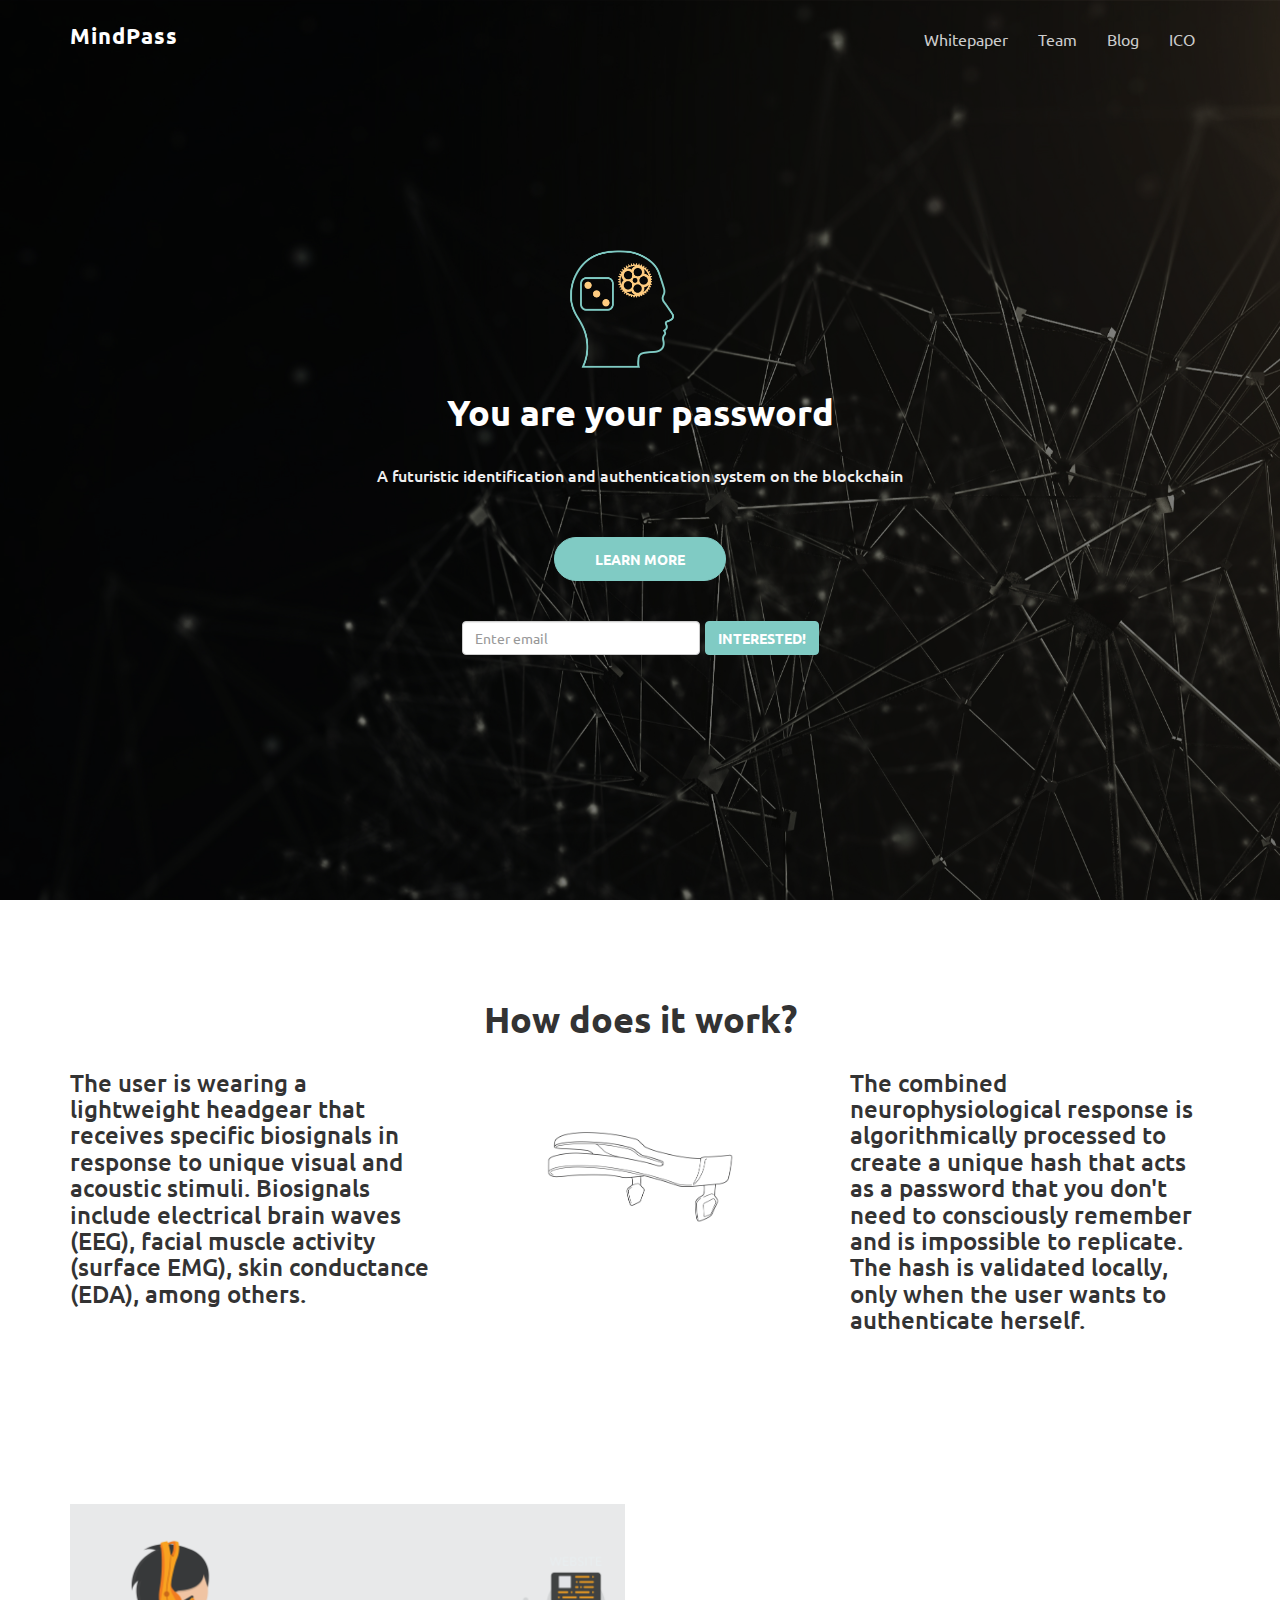
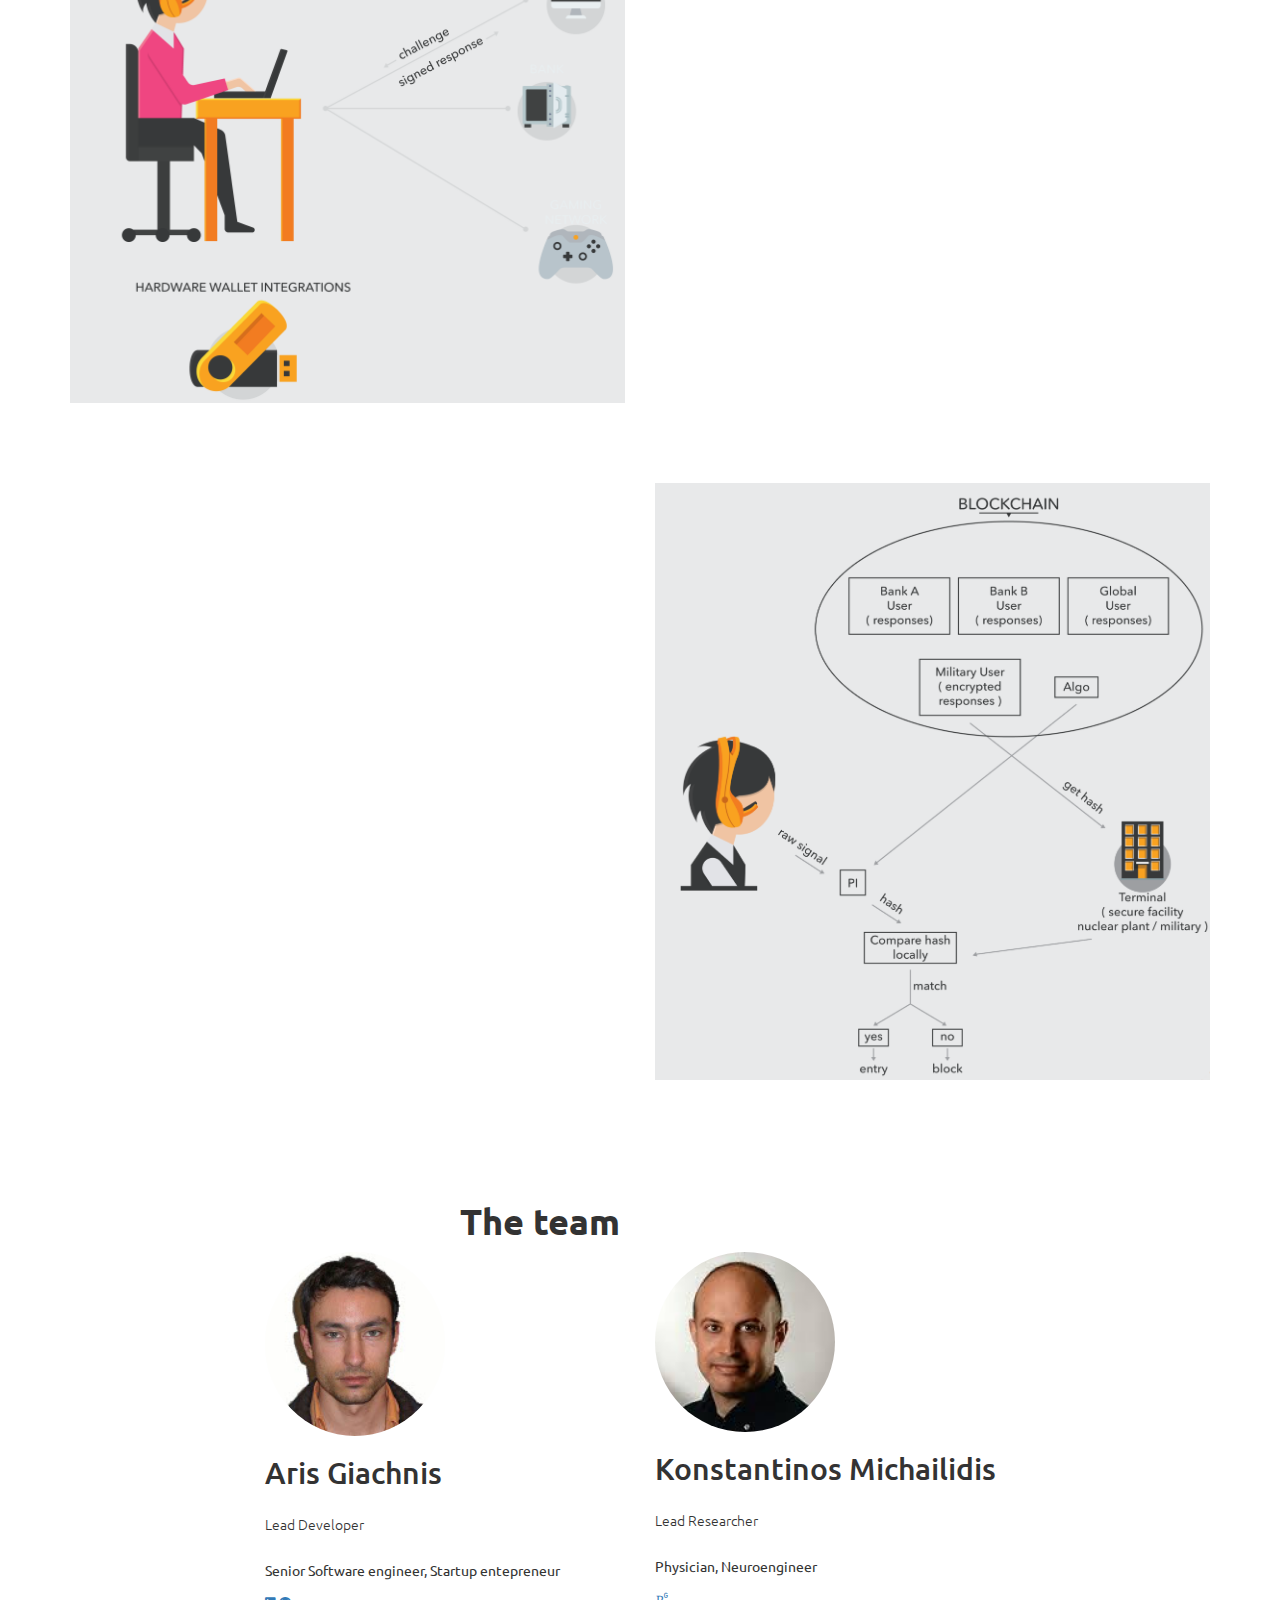
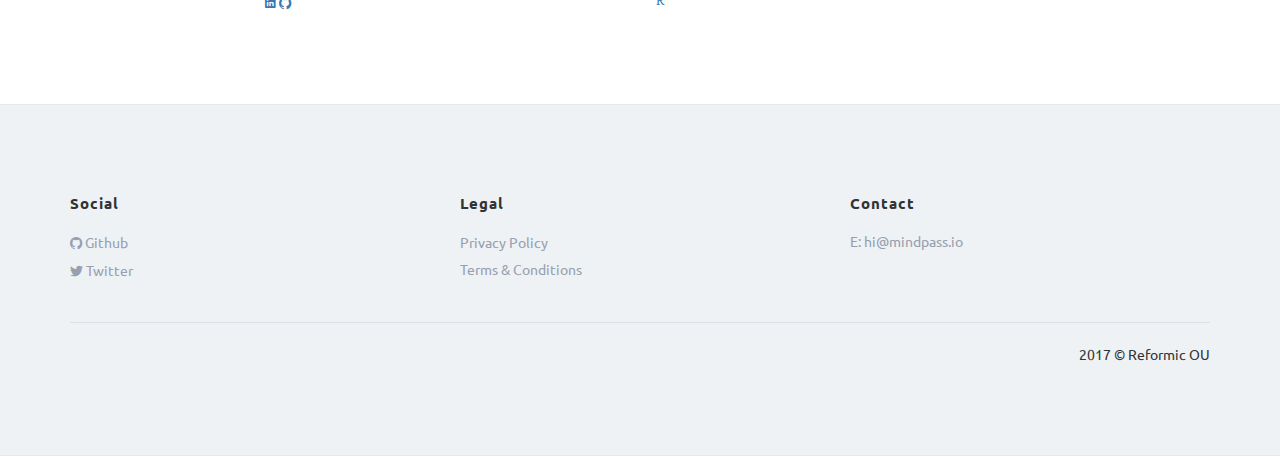
==== commit 642719d2: "grid changes" ====
--- a/index.html
+++ b/index.html
@@ -6,6 +6,12 @@
     <meta name="description" content="">
     <meta name="author" content="MindPass">
     <link rel="shortcut icon" href="images/A1.png">
+
+    <meta property="og:title"              content="MinsPass - You are your password" />
+    <meta property="og:description"        content="Mindpass is an innovative authentication and identification system on the blockchain" />
+    <meta property="og:image"  content="https://www.mindpass.io/images/A1.png" />
+    
+    <link href="https://fonts.googleapis.com/css?family=Ubuntu" rel="stylesheet">
 
     <title>MindPass</title>
 
@@ -137,7 +143,7 @@
           <h3>The user is wearing a lightweight headgear that receives specific biosignals in response to unique visual and acoustic stimuli. Biosignals include electrical brain waves (EEG), facial muscle activity (surface EMG), skin conductance (EDA), among others.</h3>
         </div>        
       <div class="col-sm-4">
-          <img class="img-responsive" src="images/headset.jpg" />
+          <img class="img-responsive" src="images/headset.png" />
       </div>        
         <div class="col-sm-4">
           <h3>The combined neurophysiological response is algorithmically processed to create a unique hash that acts as a password that you don't need to consciously remember and is impossible to replicate. The hash is validated locally, only when the user wants to authenticate herself.</h3>
@@ -407,5 +413,16 @@
 });
 </script>
 
+<script>
+  (function(i,s,o,g,r,a,m){i['GoogleAnalyticsObject']=r;i[r]=i[r]||function(){
+  (i[r].q=i[r].q||[]).push(arguments)},i[r].l=1*new Date();a=s.createElement(o),
+  m=s.getElementsByTagName(o)[0];a.async=1;a.src=g;m.parentNode.insertBefore(a,m)
+  })(window,document,'script','https://www.google-analytics.com/analytics.js','ga');
+
+  ga('create', 'UA-103145482-1', 'auto');
+  ga('send', 'pageview');
+
+</script>
+
   </body>
 </html>
--- a/css/style.css
+++ b/css/style.css
@@ -1,30 +1,8 @@
-
-/*========= Custom Font =========*/
-@font-face {
-    font-family: "WeblySleek UI";
-    src: url("../fonts/ws-ui.eot");
-    src: local('WeblySleek UI Regular'), url("../fonts/ws-ui.woff") format("woff");
-    font-weight: 400;
-}
-@font-face {
-    font-family: "WeblySleek UI";
-    src: url("../fonts/ws-ui-semibold.eot");
-    src: local('WeblySleek UI Bold'), url("../fonts/ws-ui-semibold.woff") format("woff");
-    font-weight: 700;
-}
-@font-face {
-    font-family: "WeblySleek UI";
-    src: url("../fonts/ws-ui-light.eot");
-    src: local('WeblySleek UI Light'), url("../fonts/ws-ui-light.woff") format("woff");
-    font-weight: 100;
-}
-
 
 /*======= Reset ======== */
 body {
-  font-family: 'WeblySleek UI', 'Segoe UI', 'Helvetica Neue', Arial, sans-serif;
+  font-family: 'Ubuntu', sans-serif;
   font-weight: 400;
-  color: #4c5667;
   background: #fff;
   font-size: 14px;
   line-height: 22px;
@@ -108,6 +86,7 @@
   top: 0px;
 }
 .bg-one {
+  height: 100vh;
   background: url("../images/chain.jpg");
   background-size: cover;
   position: relative;
@@ -137,6 +116,7 @@
 .navbar-custom {
   padding: 10px 0px;
   margin-bottom: 0px;
+  background-color: transparent;
 }
 .navbar-custom .navbar-nav li a{
   color: #ccc;
@@ -164,7 +144,6 @@
   background-color: transparent;
   border-color: #337ab7;
 }
-
 
 /*======= Dropdown ======= */
 .dropdown-menu {
@@ -247,7 +226,7 @@
 }
 .home-wrapper {
   color: #ffffff;
-  padding: 208px 0px 170px 0px;
+  /* padding: 208px 0px 170px 0px; */
 }
 .home-wrapper-alt{
   display: table-cell;
@@ -304,6 +283,15 @@
 .brand-list li:first-child {
   padding-left:0;
 }
+
+#logoImg {
+  min-width: 50px;
+  min-height: 50px;
+  max-height: 10vw;
+  
+  
+}
+
 
 
 /*======= Services =======*/
@@ -356,84 +344,6 @@
 }
 
 
-/*======= Pricing =======*/
-.pricing-item{
-  margin: 0 0 30px;
-  position: relative;
-  text-align: center;
-}
-.pricing-item-inner{
-  border: 2px solid rgba(151, 160, 175, 0.2);
-  vertical-align: middle;
-  border-radius: 7px;
-  -webkit-transition: all 0.27s cubic-bezier(0.000, 0.000, 0.580, 1.000);
-  -moz-transition: all 0.27s cubic-bezier(0.000, 0.000, 0.580, 1.000);
-  -o-transition: all 0.27s cubic-bezier(0.000, 0.000, 0.580, 1.000);
-  -ms-transition: all 0.27s cubic-bezier(0.000, 0.000, 0.580, 1.000);
-  transition: all 0.27s cubic-bezier(0.000, 0.000, 0.580, 1.000);
-}
-.pricing-item-inner:hover{
-  border-color: #97a0af;
-}
-.main .pricing-item-inner{
-  border-color: #97a0af;
-}
-.pricing-wrap{
-  position: relative;
-  -webkit-box-sizing: border-box;
-  -moz-box-sizing: border-box;
-  box-sizing: border-box;
-  padding: 30px 20px;
-  text-align: center;
-  overflow: hidden;
-}
-.pricing-icon{
-    padding-top: 10px;
-  padding-bottom: 5px;
-  position: relative;
-  font-size: 32px;
-  z-index: 1;
-}
-.pricing-title{
-  position: relative;
-  margin-bottom: 40px;
-  font-size: 16px;
-  font-weight: 700;
-  text-transform: uppercase;
-  z-index: 1;
-}
-.pr-list{
-  margin: 0 -20px 30px;
-  padding: 0;
-  color: #97a0af;
-  font-size: 12px;
-  font-weight: 400;
-  text-transform: uppercase;
-}
-.pr-list li{
-  padding: 12px 20px;
-  list-style: none;
-}
-.pricing-num{
-  font-size: 40px;
-  font-weight: 700;
-  line-height: 1;
-}
-.pricing-num sup{
-  font-size: 18px;
-  font-weight: 400;
-  position: relative;
-  top: -20px;
-  left: -3px;
-  margin-left: -7px;
-}
-.pr-per{
-  color: #97a0af;
-  font-size: 12px;
-}
-.pr-button {
-  margin-top: 30px;
-}
 
 /*======= Testimonials =======*/
 .clientblock {
@@ -524,38 +434,6 @@
   color: #fa4a86;
   border: 1px solid #fa4a86;
 }
-
-
-/*======= Contact ======*/
-.form-main {
-  padding-top: 30px;
-}
-.form-control {
-  box-shadow: none !important;
-  outline: none !important;
-  border: 2px solid #97a0af;
-  height: 38px;
-}
-.form-control:focus,.form-control:hover {
-  border-color: #fa4a86;
-}
-.error {
-  margin: 8px 0px;
-  display: none;
-  color: red;
-}
-#ajaxsuccess {
-  font-size: 16px;
-  width: 100%;
-  display: none;
-  clear: both;
-  margin: 8px 0px;
-}
-.con_sub_text {
-  margin: 20px 0px;
-  font-size: 15px;
-}
-
 
 /**
 * Simple fade transition for Magnific popup
@@ -656,9 +534,6 @@
     background-color: transparent;
     color: #ffffff;
   }
-  .navbar-custom {
-    background-color: #333b4d;
-  }
 }
 @media (max-width: 768px) {
   .feature-detail {
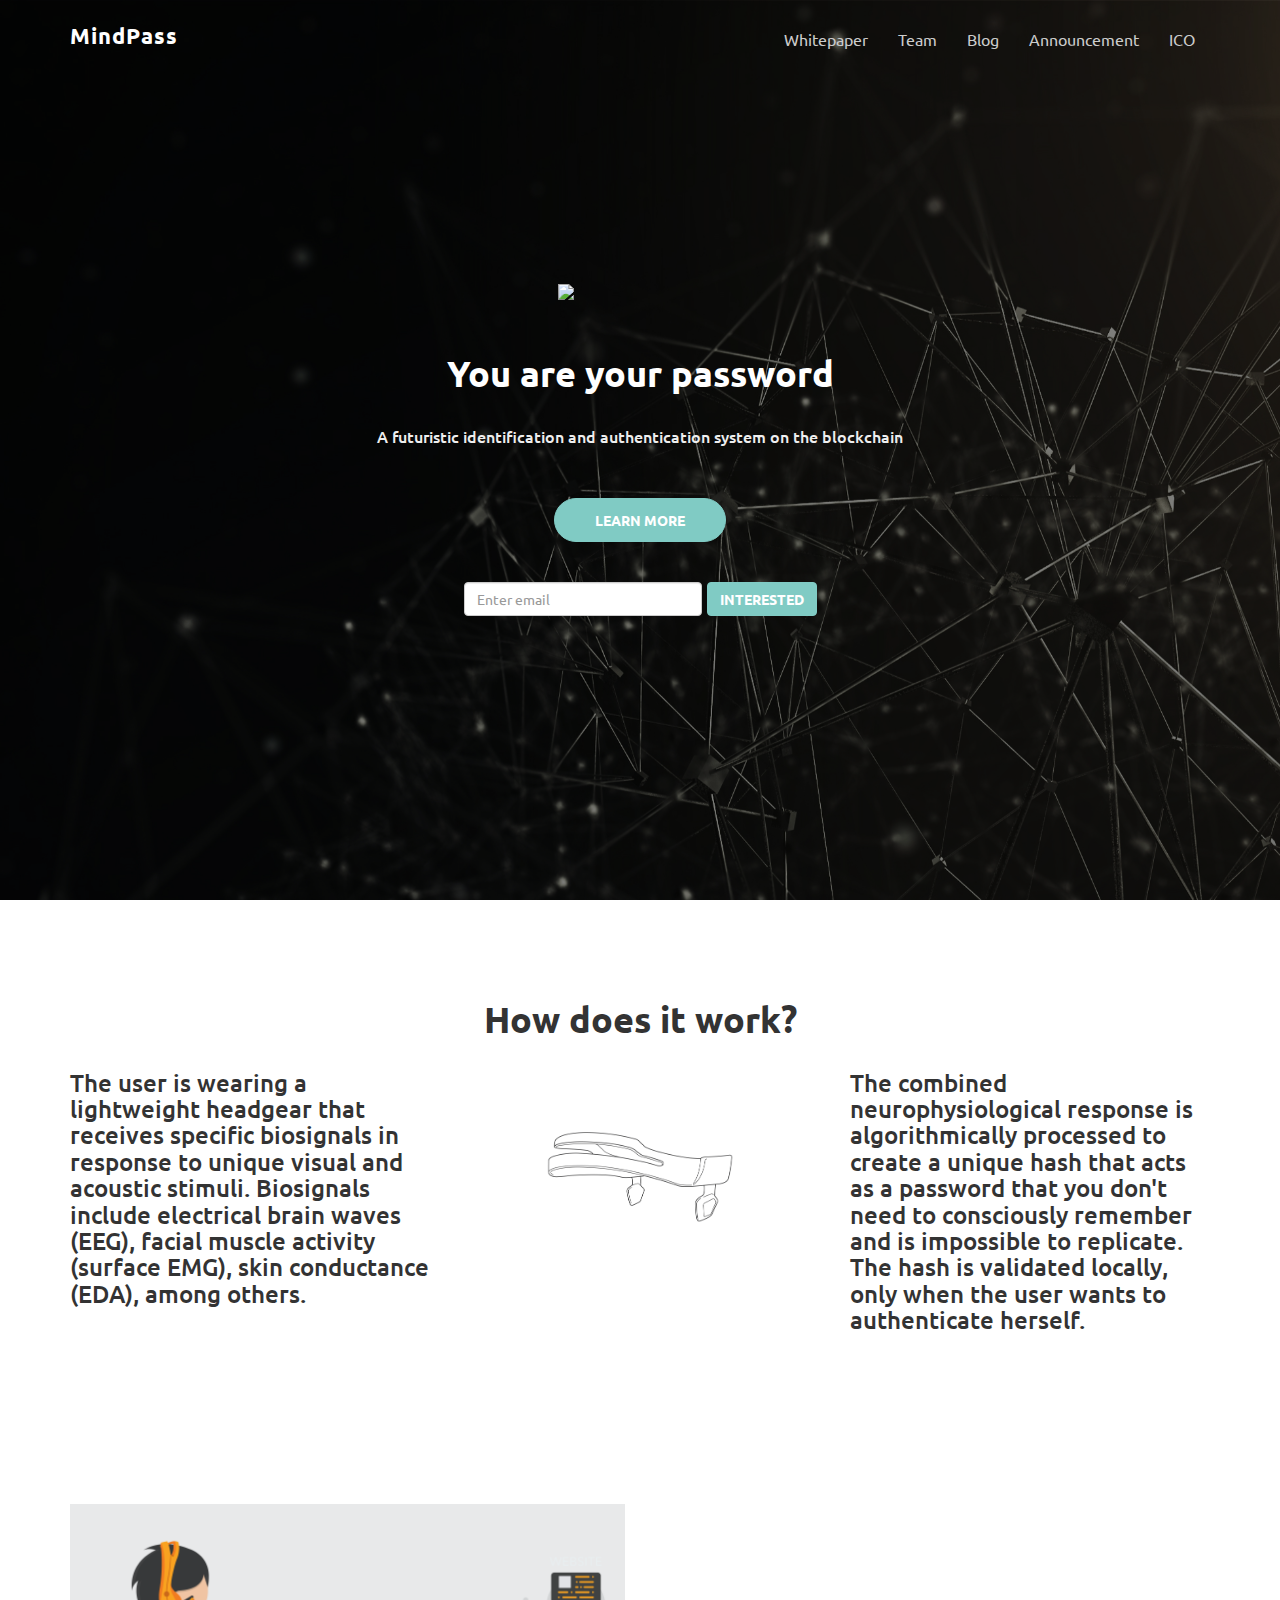
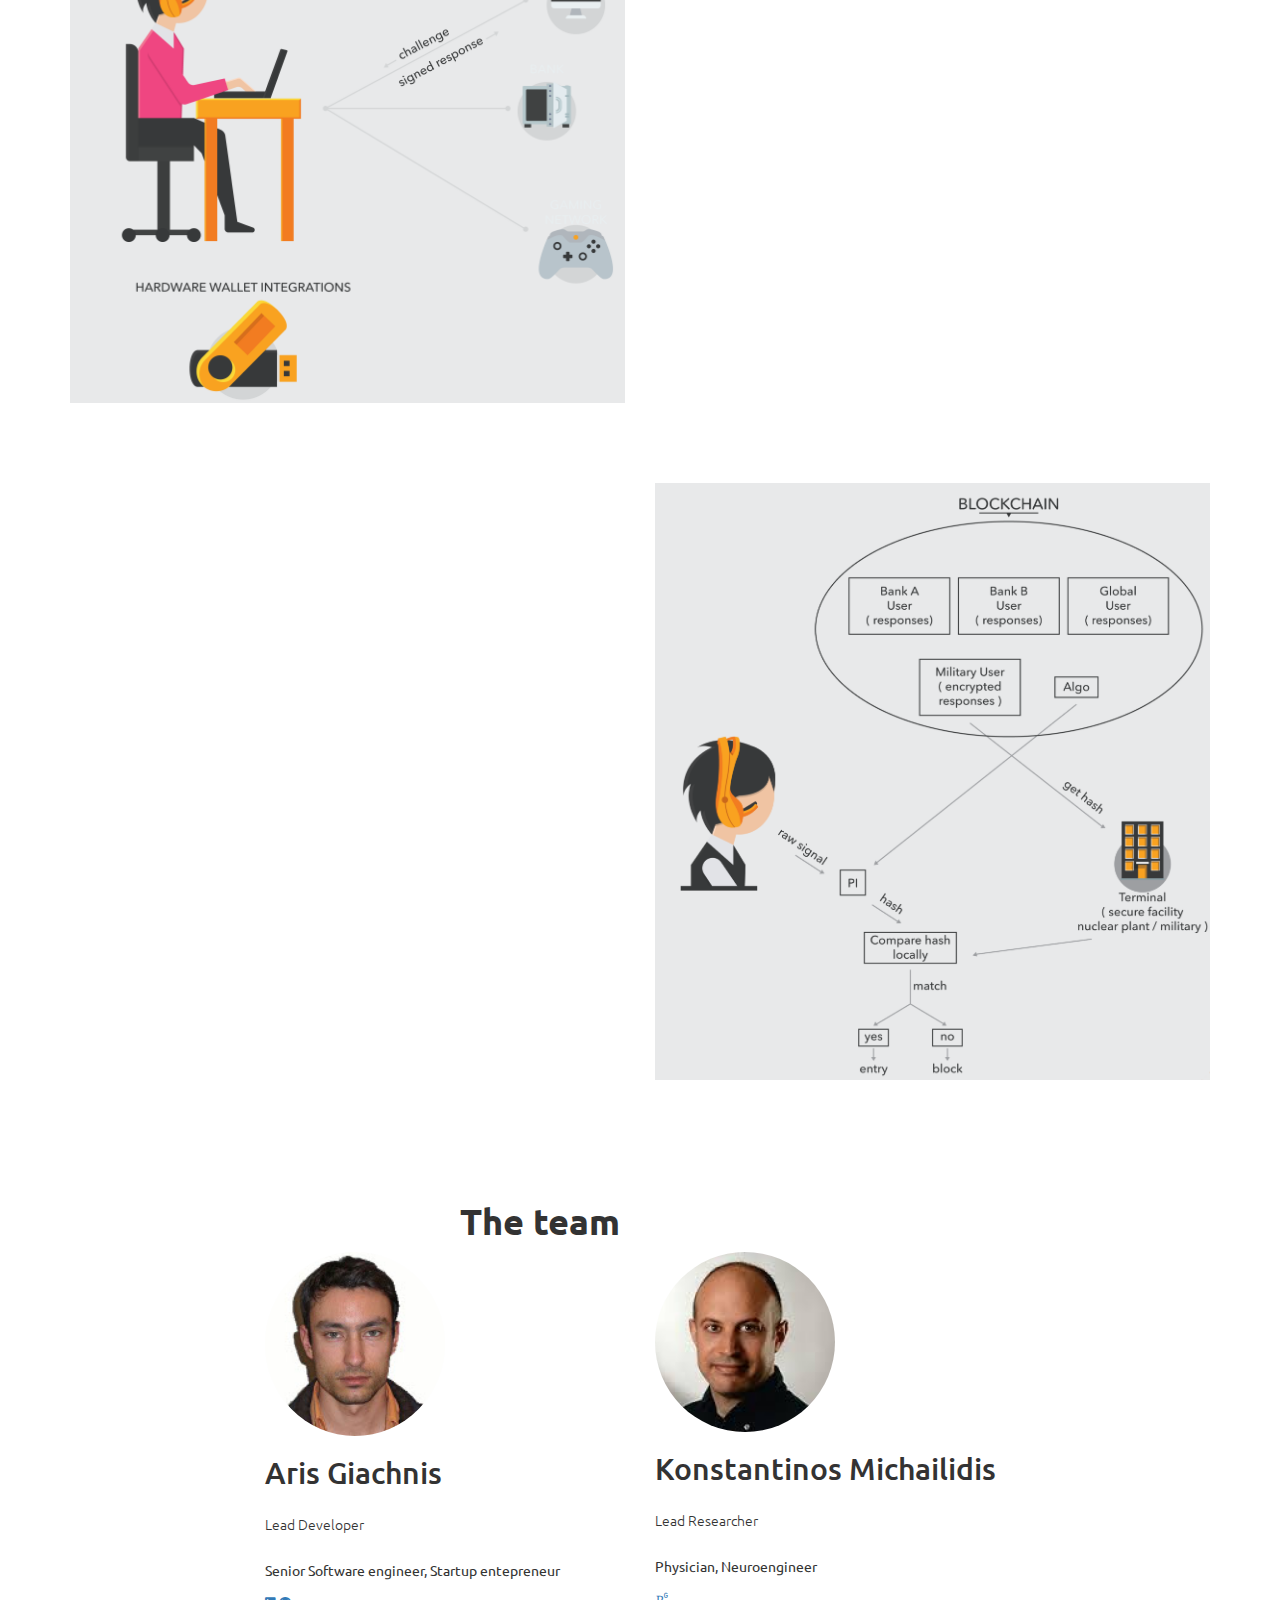
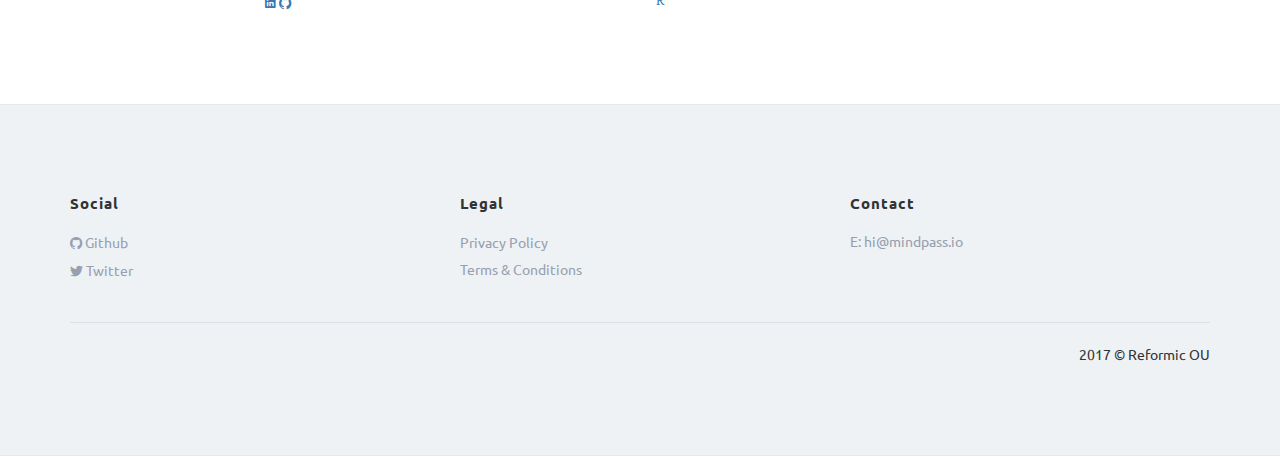
==== commit 53a33bbd: "added announcement thread" ====
--- a/index.html
+++ b/index.html
@@ -65,6 +65,9 @@
             <li>
               <a href="https://medium.com/@mindpass2050">Blog</a>
             </li>
+             <li>
+              <a href="https://bitcointalk.org/index.php?topic=2056865">Announcement</a>
+            </li>
             <li>
               <a href="" target="_blank">ICO</a>
             </li>
@@ -88,7 +91,7 @@
             <div class="home-wrapper home-wrapper-alt">
               <div class="row">
                 <div class="col-xs-2 col-xs-offset-5">
-              <img id="logoImg" src="images/A1.png" class="img-responsive text-center"/>
+              <img id="logoImg" src="images/logo_small.png" class="img-responsive text-center"/>
                 </div>
               </div>
               <h1>You are your password</h1>
@@ -101,7 +104,7 @@
                 <div class="col-sm-10 col-sm-offset-1">
                   <form id="notifyForm" class="form form-inline">
                     <div class="form-group">
-                      <input type="email" class="form-control" id="emailField" placeholder="Enter email"><button type="submit" id="notifyButton" style="margin-left: 5px" class="btn btn-custom btn-subscribe">interested!</button>
+                      <input type="email" class="form-control" id="emailField" placeholder="Enter email"><button type="submit" id="notifyButton" style="margin-left: 5px" class="btn btn-custom btn-subscribe">interested</button>
                     </div>
                   </form>
                 </div>
@@ -115,21 +118,6 @@
     </div>
   </section>
   <!-- END HOME -->
-
-
-  <!-- CLIENTS -->
-  <!--<section class="clients bg-gray">
-    <div class="container">
-      <div class="row text-center">
-        <div class="col-sm-12">
-          <div class="brand-item animated fadeInLeft wow" data-wow-delay=".1s">
-            <a href="#"><img alt="gridmates" src="images/clients/gridmates.png"></a>
-          </div>
-        </div>
-      </div>
-    </div>
-  </section>-->
-  <!-- END CLIENTS -->
 
 
   <section class="section" id="howitworks">
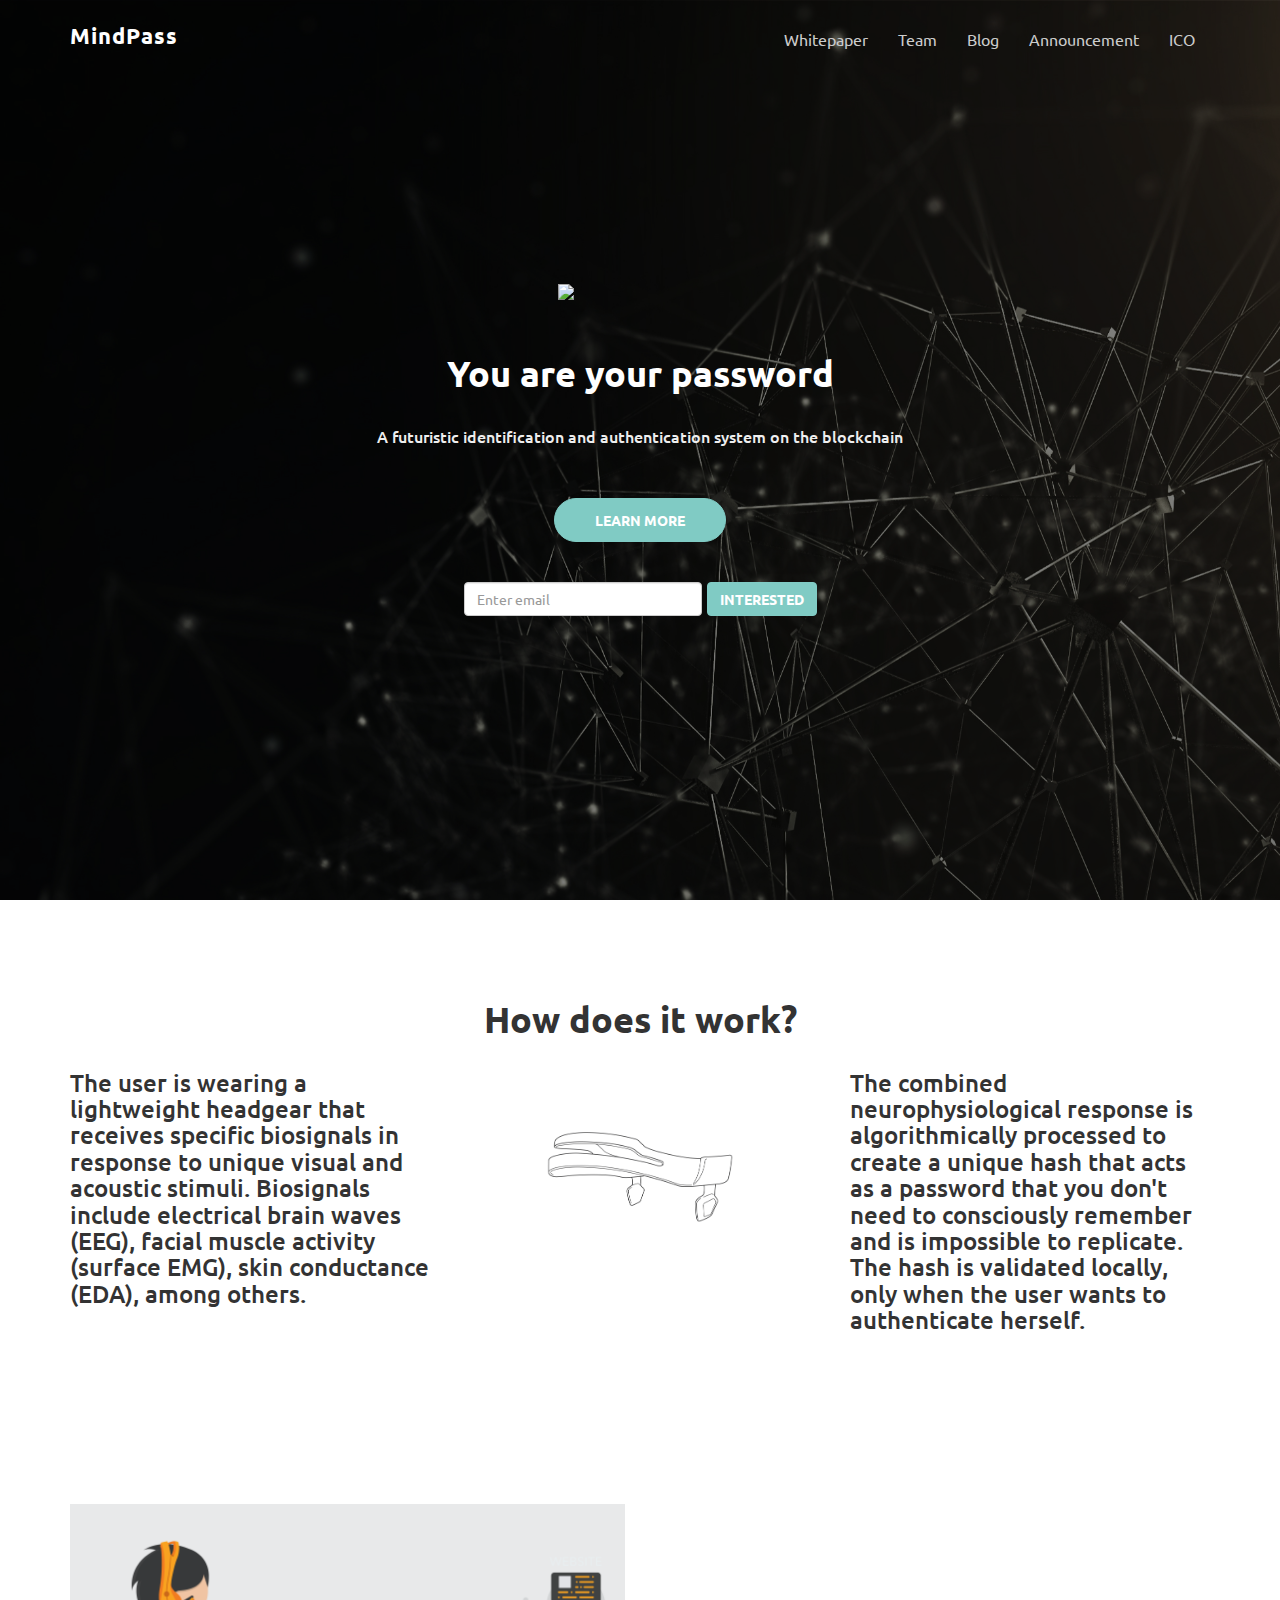
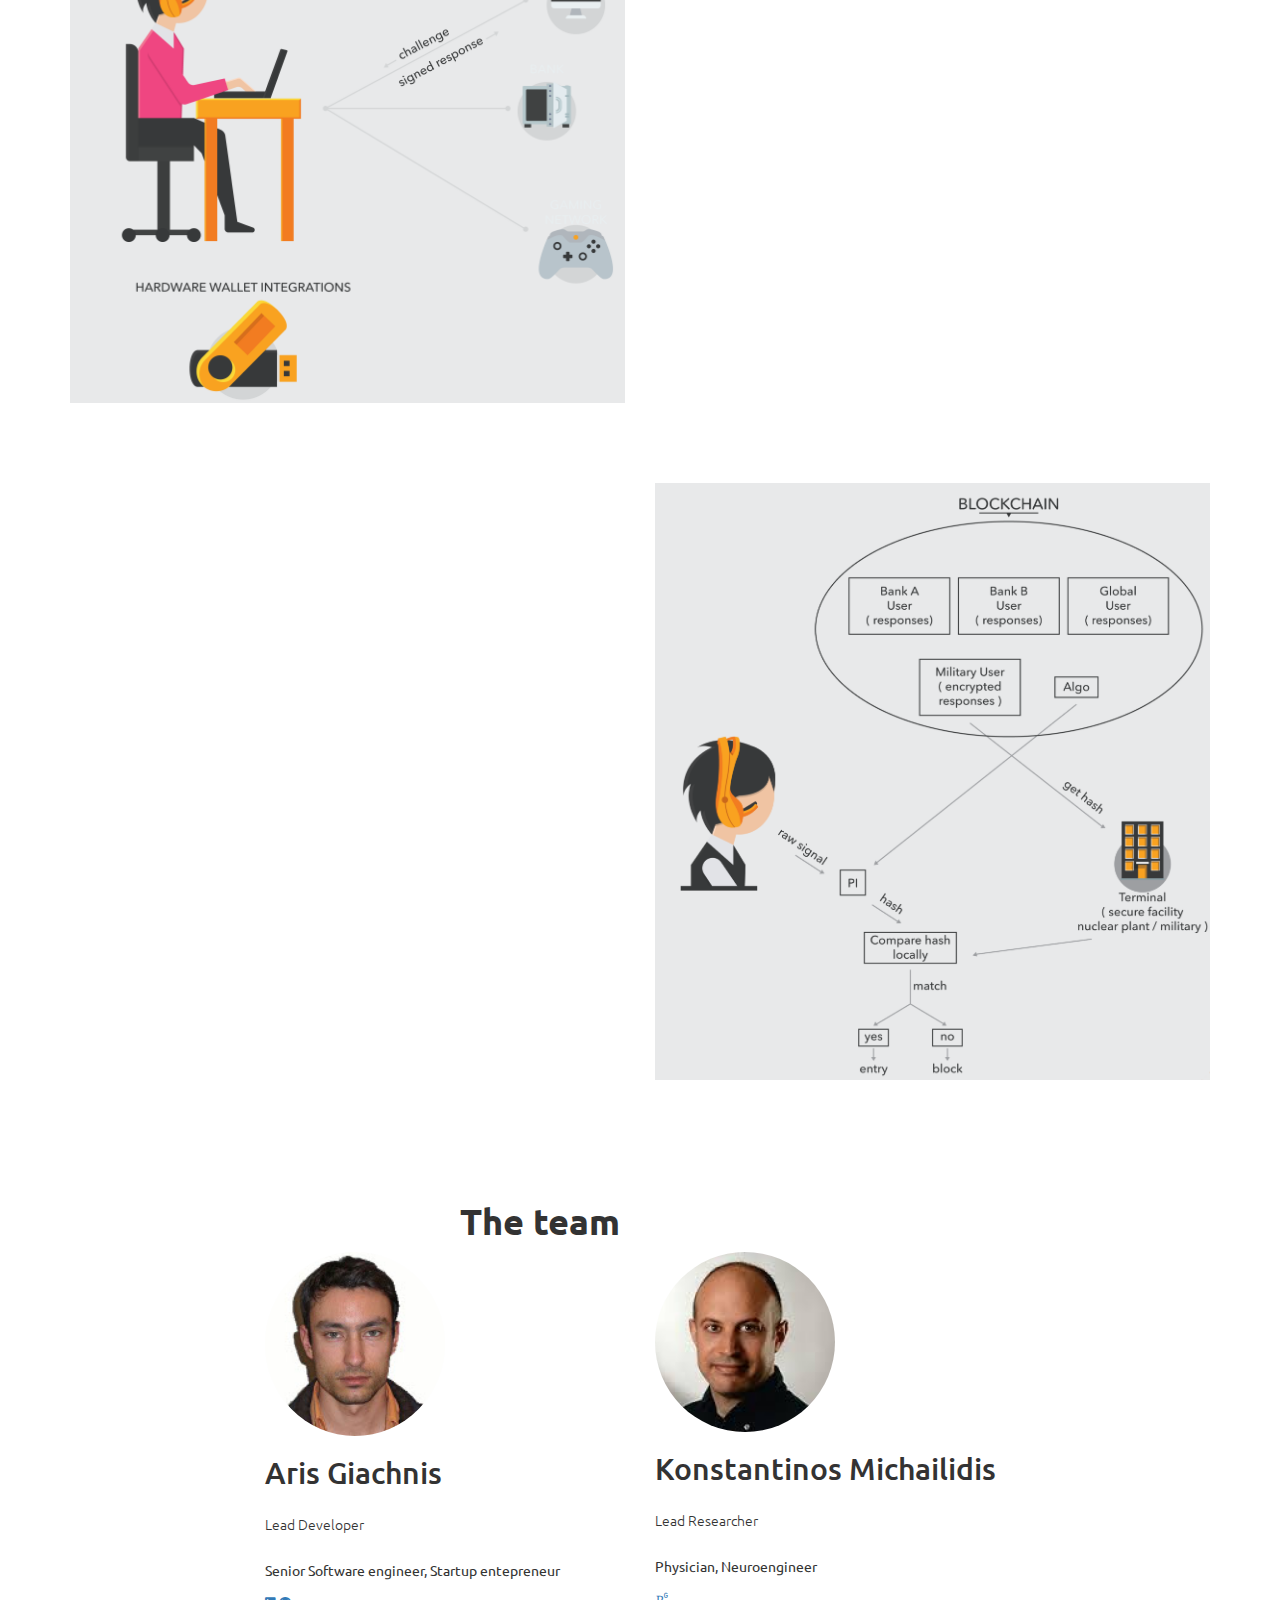
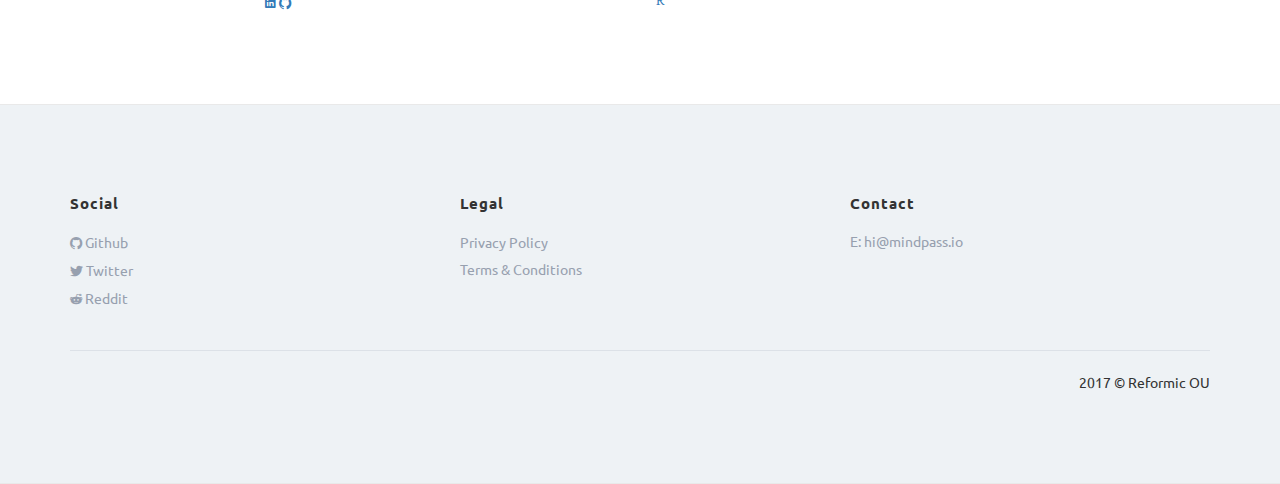
==== commit 8115b0ea: "added reddit link" ====
--- a/index.html
+++ b/index.html
@@ -232,6 +232,7 @@
           <ul class="list-unstyled">
             <li><a href="https://www.github.com/mindpass2050"><i class="ion-social-github"></i> Github</a></li>
             <li><a href="https://twitter.com/mindpass2050"><i class="ion-social-twitter"></i> Twitter</a></li>
+            <li><a href="https://www.reddit.com/r/mindpass/"><i class="ion-social-reddit"></i> Reddit</a></li>
           </ul>
         </div>
 
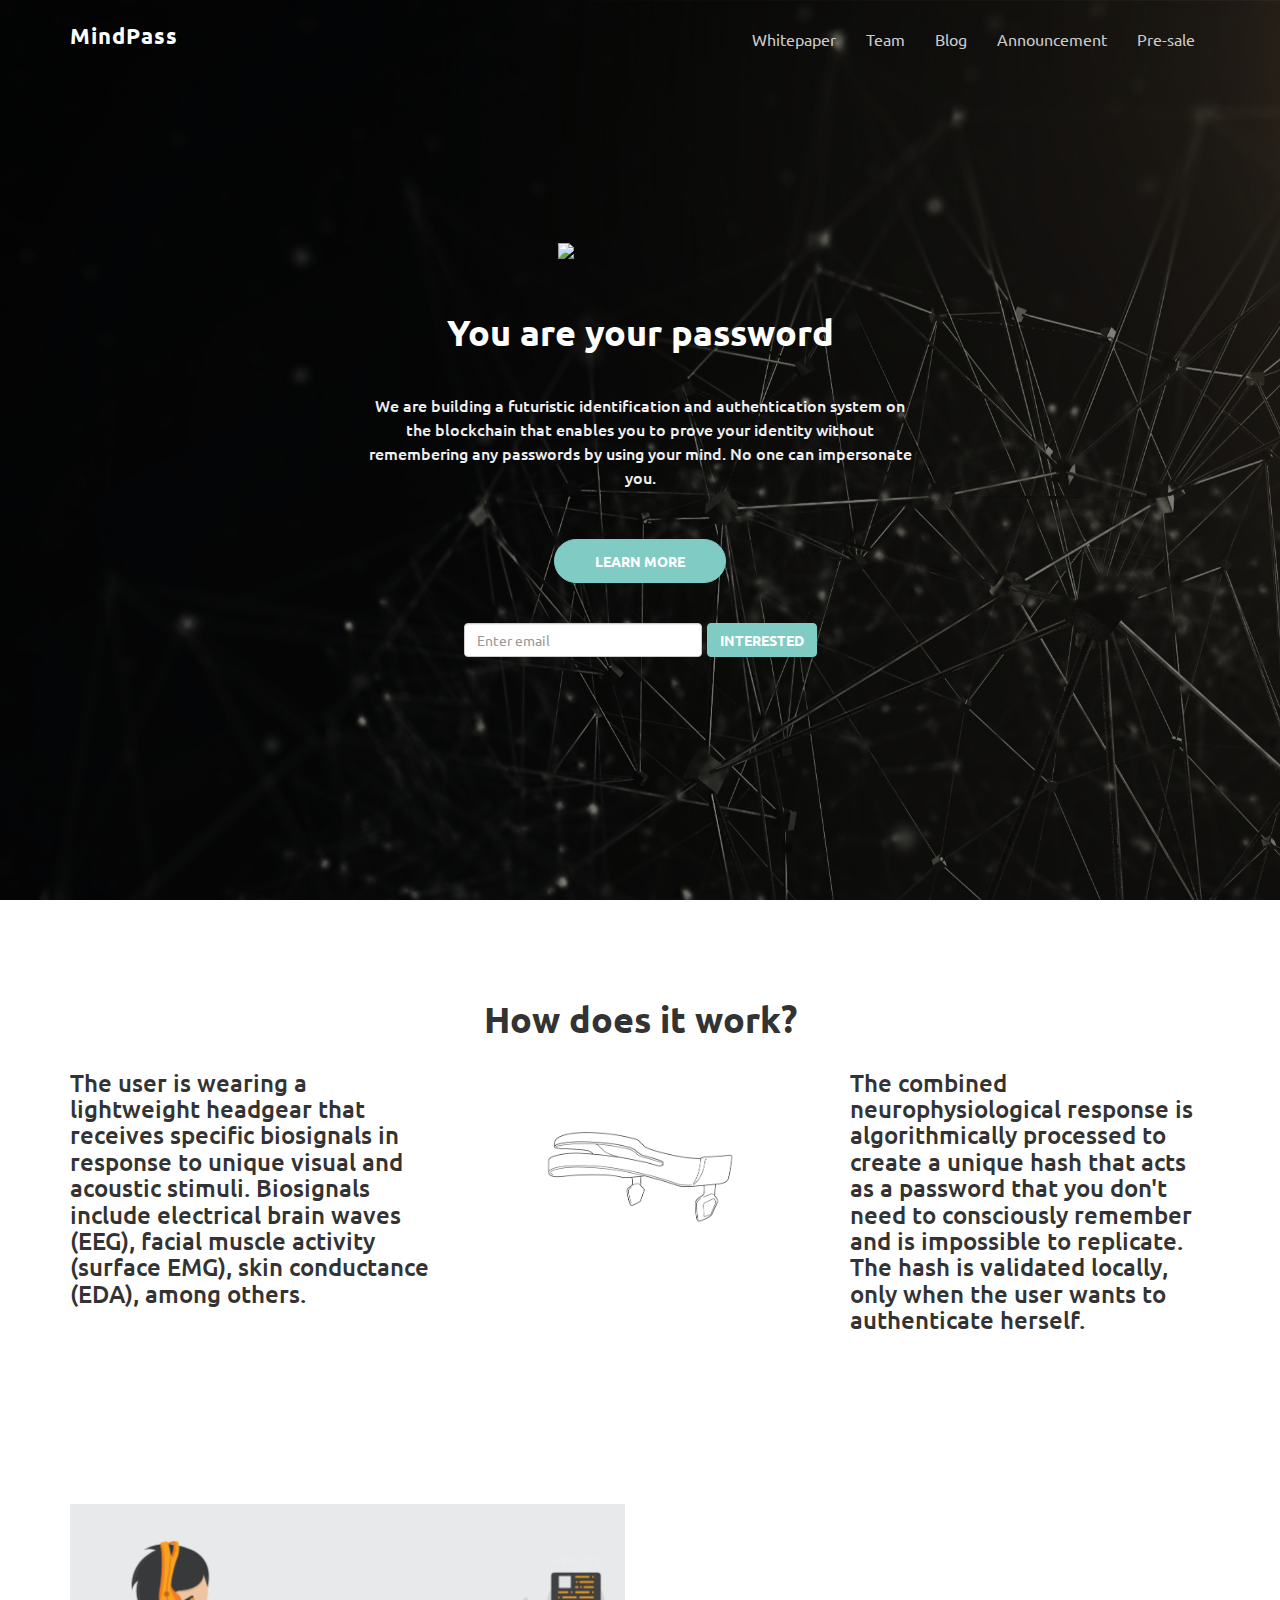
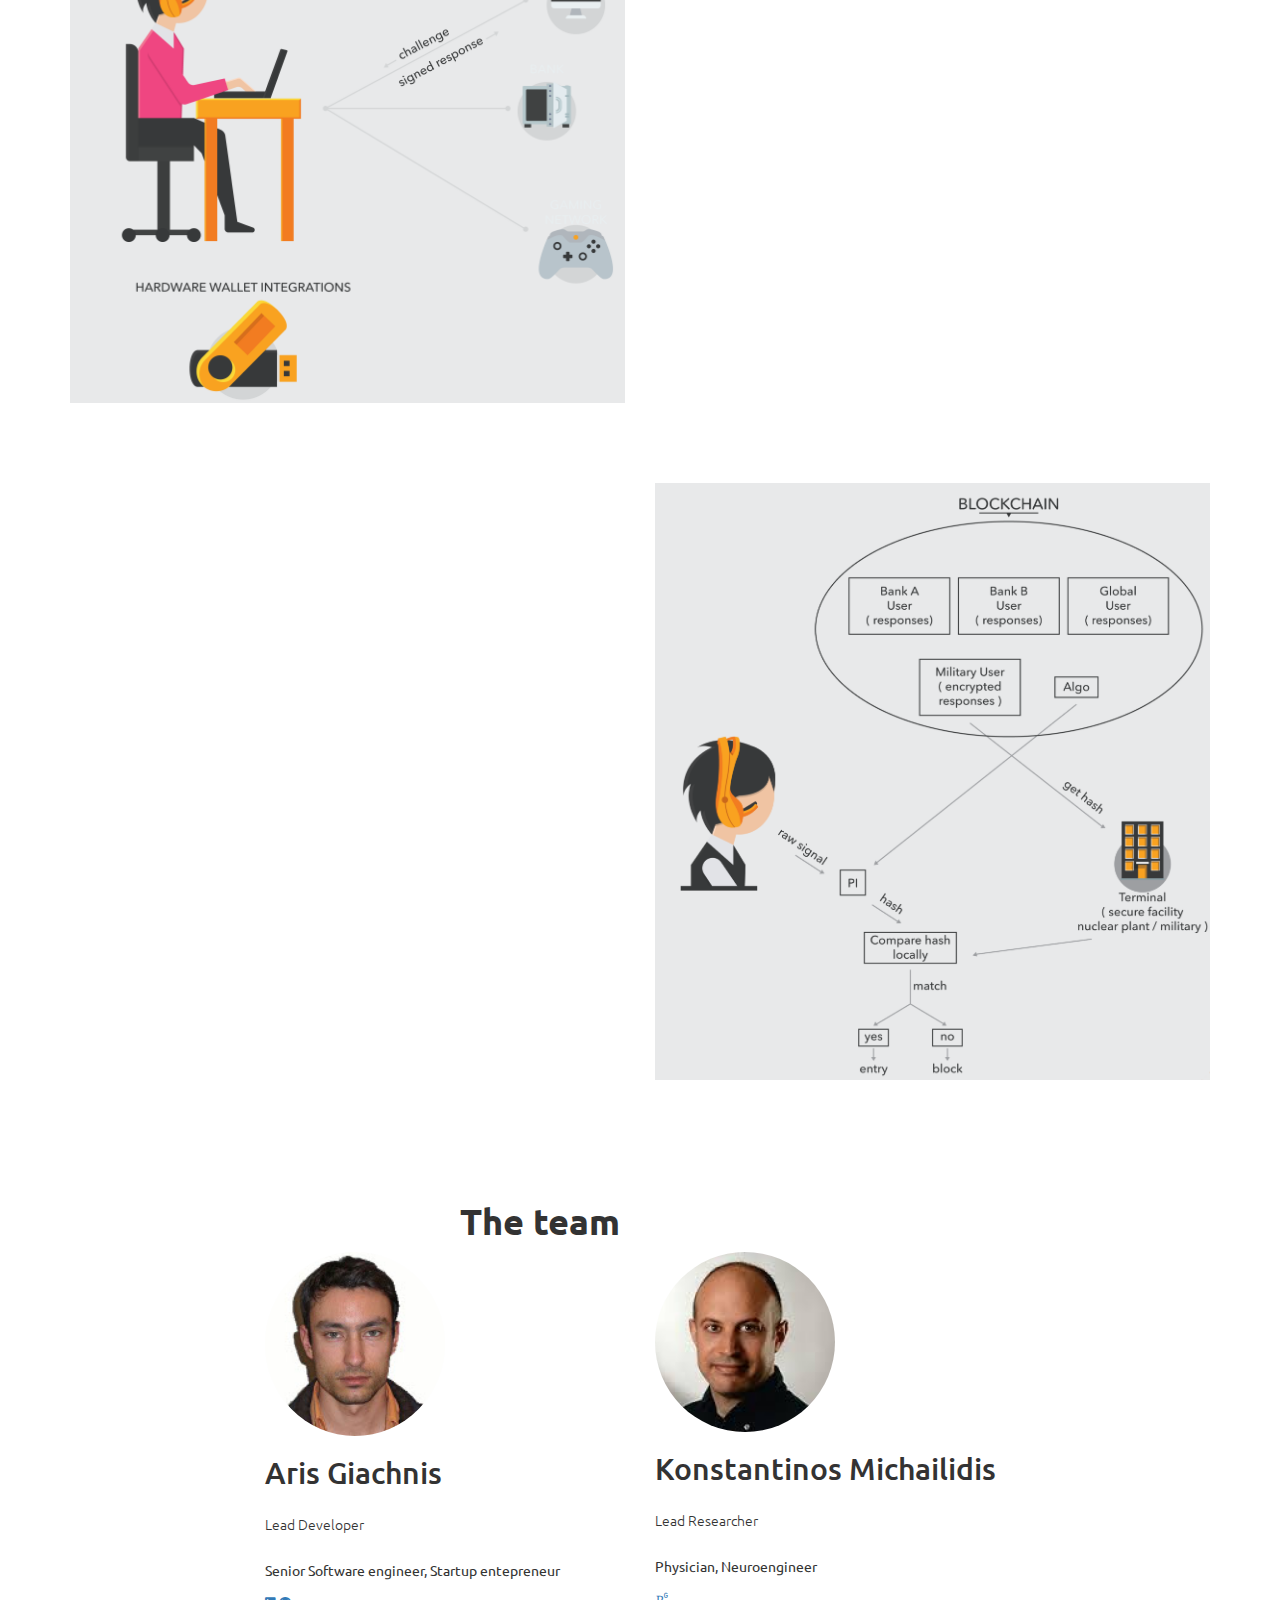
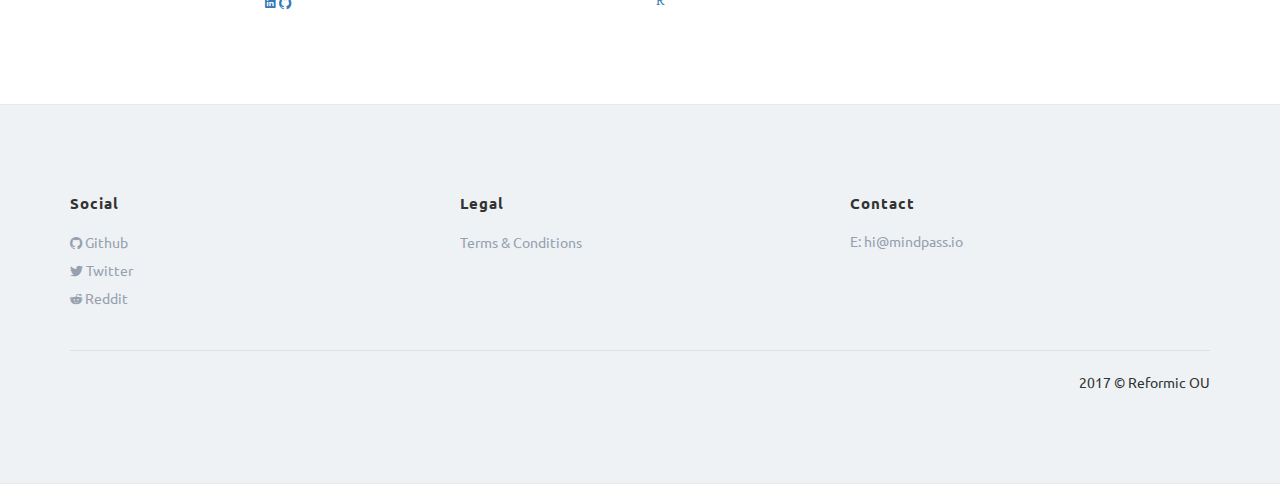
==== commit 27335366: "timer updated" ====
--- a/index.html
+++ b/index.html
@@ -5,10 +5,10 @@
     <meta name="viewport" content="width=device-width, initial-scale=1.0">
     <meta name="description" content="">
     <meta name="author" content="MindPass">
-    <link rel="shortcut icon" href="images/A1.png">
-
-    <meta property="og:title"              content="MinsPass - You are your password" />
-    <meta property="og:description"        content="Mindpass is an innovative authentication and identification system on the blockchain" />
+    <link rel="shortcut icon" href="images/logo_small.png">
+
+    <meta property="og:title"              content="MindPass - You are your password" />
+    <meta property="og:description"        content="MindPass is an innovative authentication and identification system on the blockchain" />
     <meta property="og:image"  content="https://www.mindpass.io/images/A1.png" />
     
     <link href="https://fonts.googleapis.com/css?family=Ubuntu" rel="stylesheet">
@@ -69,7 +69,7 @@
               <a href="https://bitcointalk.org/index.php?topic=2056865">Announcement</a>
             </li>
             <li>
-              <a href="" target="_blank">ICO</a>
+              <a href="presale.html" target="_blank">Pre-sale</a>
             </li>
           </ul>
         </div>
@@ -95,7 +95,12 @@
                 </div>
               </div>
               <h1>You are your password</h1>
-              <h4>A futuristic identification and authentication system on the blockchain</h4>
+               <div class="row">
+                <div class="col-sm-6 col-sm-offset-3">
+                  <h4>We are building a futuristic identification and authentication system on the blockchain that enables you to prove your identity without remembering any passwords by using your mind. No one can impersonate you.</h4>
+                </div>
+              </div>
+              
               <a href="#howitworks" class="btn btn-custom btn-rnd">Learn more</a>
               <div class="clearfix"></div>
               <!--<a class="video-btn btn popup-video animated fadeInDown wow" data-wow-delay=".6s"><i class="ion-play"></i>Watch Video</a>-->
@@ -239,8 +244,7 @@
         <div class="col-sm-4">
           <h5>Legal</h5>
           <ul class="list-unstyled">
-            <li><a>Privacy Policy</a></li>
-            <li><a>Terms & Conditions</a></li>
+            <li><a href="presale.html#tos">Terms & Conditions</a></li>
           </ul>
         </div>
 
@@ -273,7 +277,7 @@
   <!-- END FOOTER -->
 
     <!-- js placed at the end of the document so the pages load faster -->
-    <script src="js/jquery.js"></script>
+    <script src="js/jquery.min.js"></script>
     <script src="js/bootstrap.min.js"></script>
     <!-- Jquery easing -->
     <script type="text/javascript" src="js/jquery.easing.1.3.min.js"></script>
--- a/css/style.css
+++ b/css/style.css
@@ -252,6 +252,17 @@
   display: table;
   height: 100%;
   width: 100%;
+}
+
+
+.fullpage {
+  height: 100vh;
+  background: url("../images/chain.jpg");
+  background-size: cover;
+  position: relative;
+  background-position: fixed;
+  color: #ffffff !important;
+  top: 0px;
 }
 
 /*======= Brand =======*/
@@ -539,4 +550,73 @@
   .feature-detail {
     padding: 0px 0px 50px 30px !important;
   }
-}
+
+  .flip-clock-wrapper ul { height: 50px; line-height: 50px; }
+	.flip-clock-wrapper ul li a div.up:after { top: 24px; }
+	.flip-clock-divider { height: 50px; }
+	.flip-clock-dot { height: 6px; width: 6px; left: 7px;}
+	.flip-clock-dot.top { top: 17px; }
+	.flip-clock-dot.bottom { bottom: 8px; }
+	
+	.flip-clock-divider .flip-clock-label { font-size: 16px; }
+	.flip-clock-divider.hours .flip-clock-label { right: -66px; }
+	.flip-clock-divider.minutes .flip-clock-label { right: -78px; }
+	.flip-clock-divider.seconds .flip-clock-label { right: -78px; }
+	
+	.flip-clock-wrapper ul { width: 37px; }
+  .flip-clock-wrapper ul li a div div.inn { font-size: 30px; }
+  
+}
+
+.table td {
+  border: none !important;
+}
+
+span.crypto-amount {
+  font-size: 20px
+}
+
+.crypto-table td {
+  vertical-align: middle !important
+}
+
+.crypto-table img {
+  max-height: 5vh
+}
+
+.progress-bar-success {
+  background-color: #80cbc4
+}
+
+#mobileClock {
+  font-size: 2vh;
+  color: #80cbc4;
+}
+
+#clockdiv{
+	font-family: sans-serif;
+	color: #fff;
+	display: inline-block;
+	font-weight: 100;
+	text-align: center;
+	font-size: 3vh;
+}
+
+#clockdiv > div{
+	padding: 10px;
+	border-radius: 3px;
+	background: #80cbc4;
+	display: inline-block;
+}
+
+#clockdiv div > span{
+	padding: 15px;
+	border-radius: 3px;
+	background: #26A69A;
+	display: inline-block;
+}
+
+.smalltext{
+	padding-top: 5px;
+	font-size: 2vh;
+}
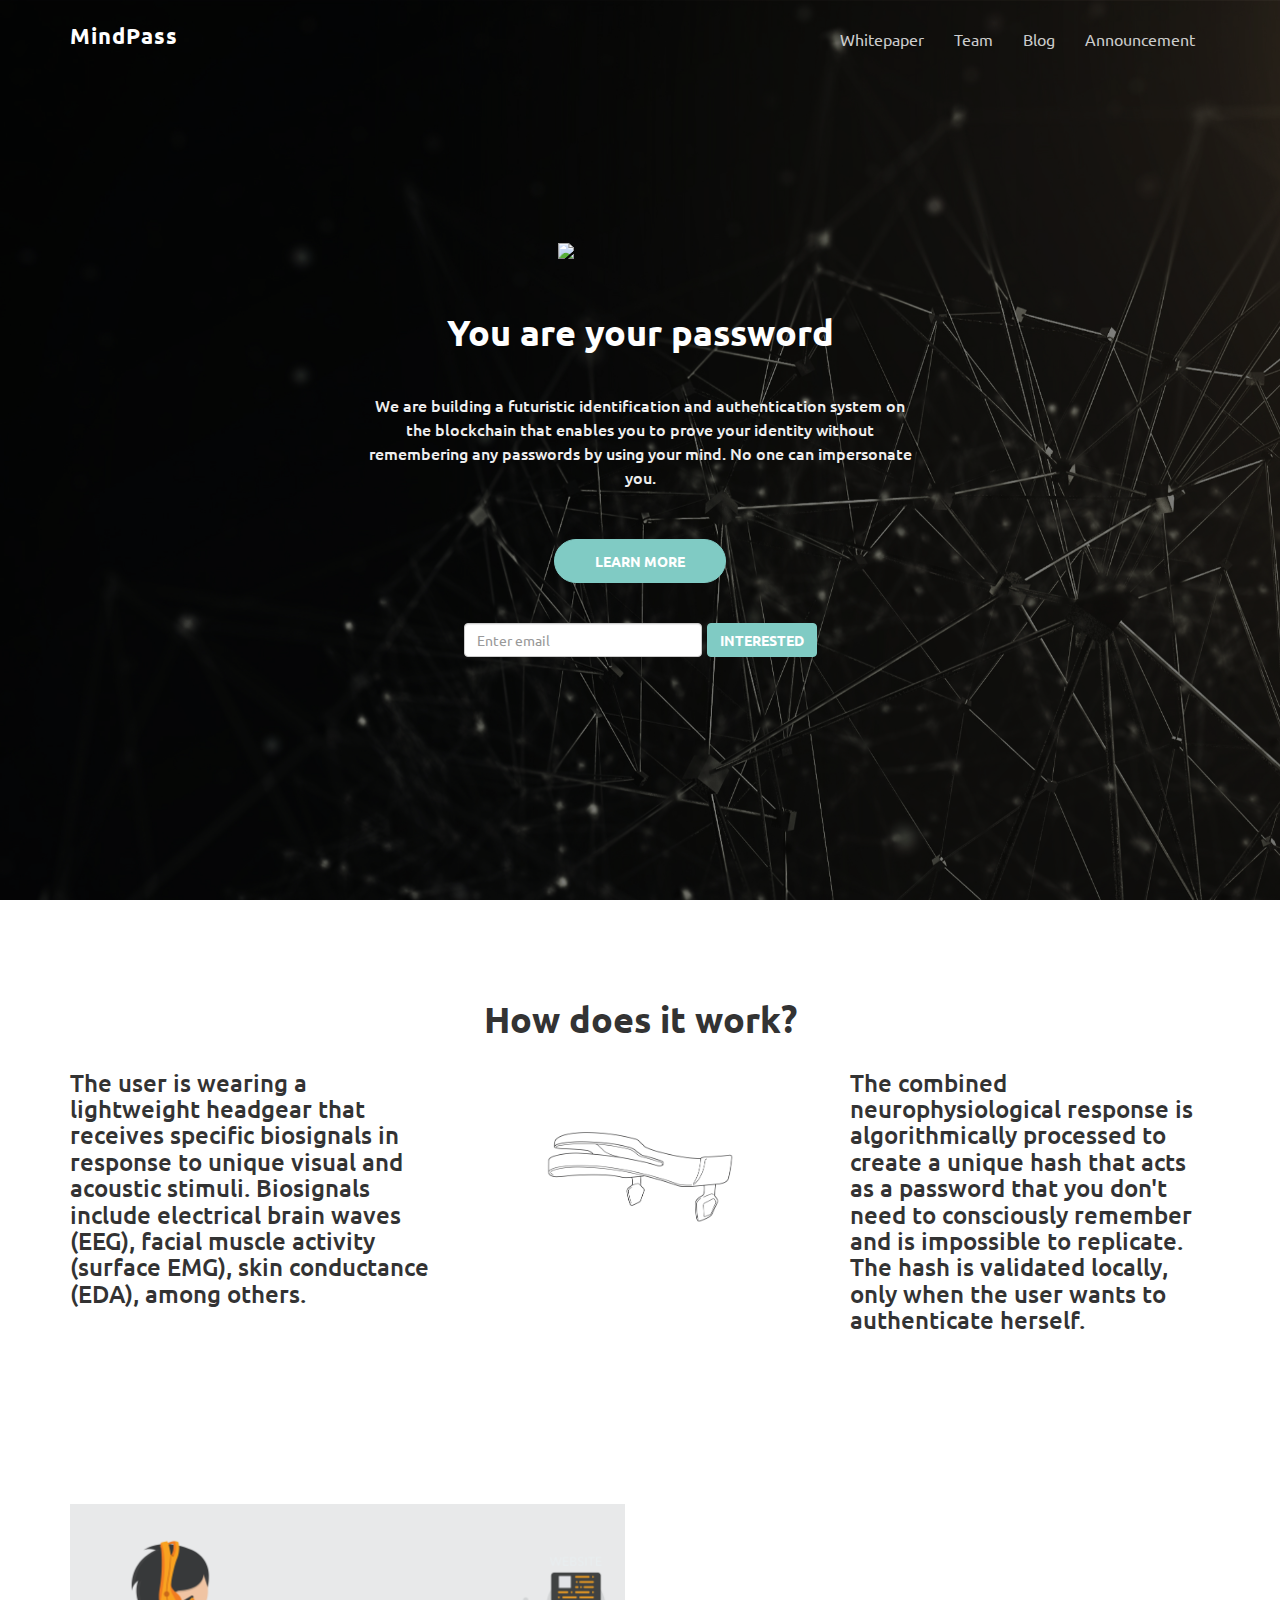
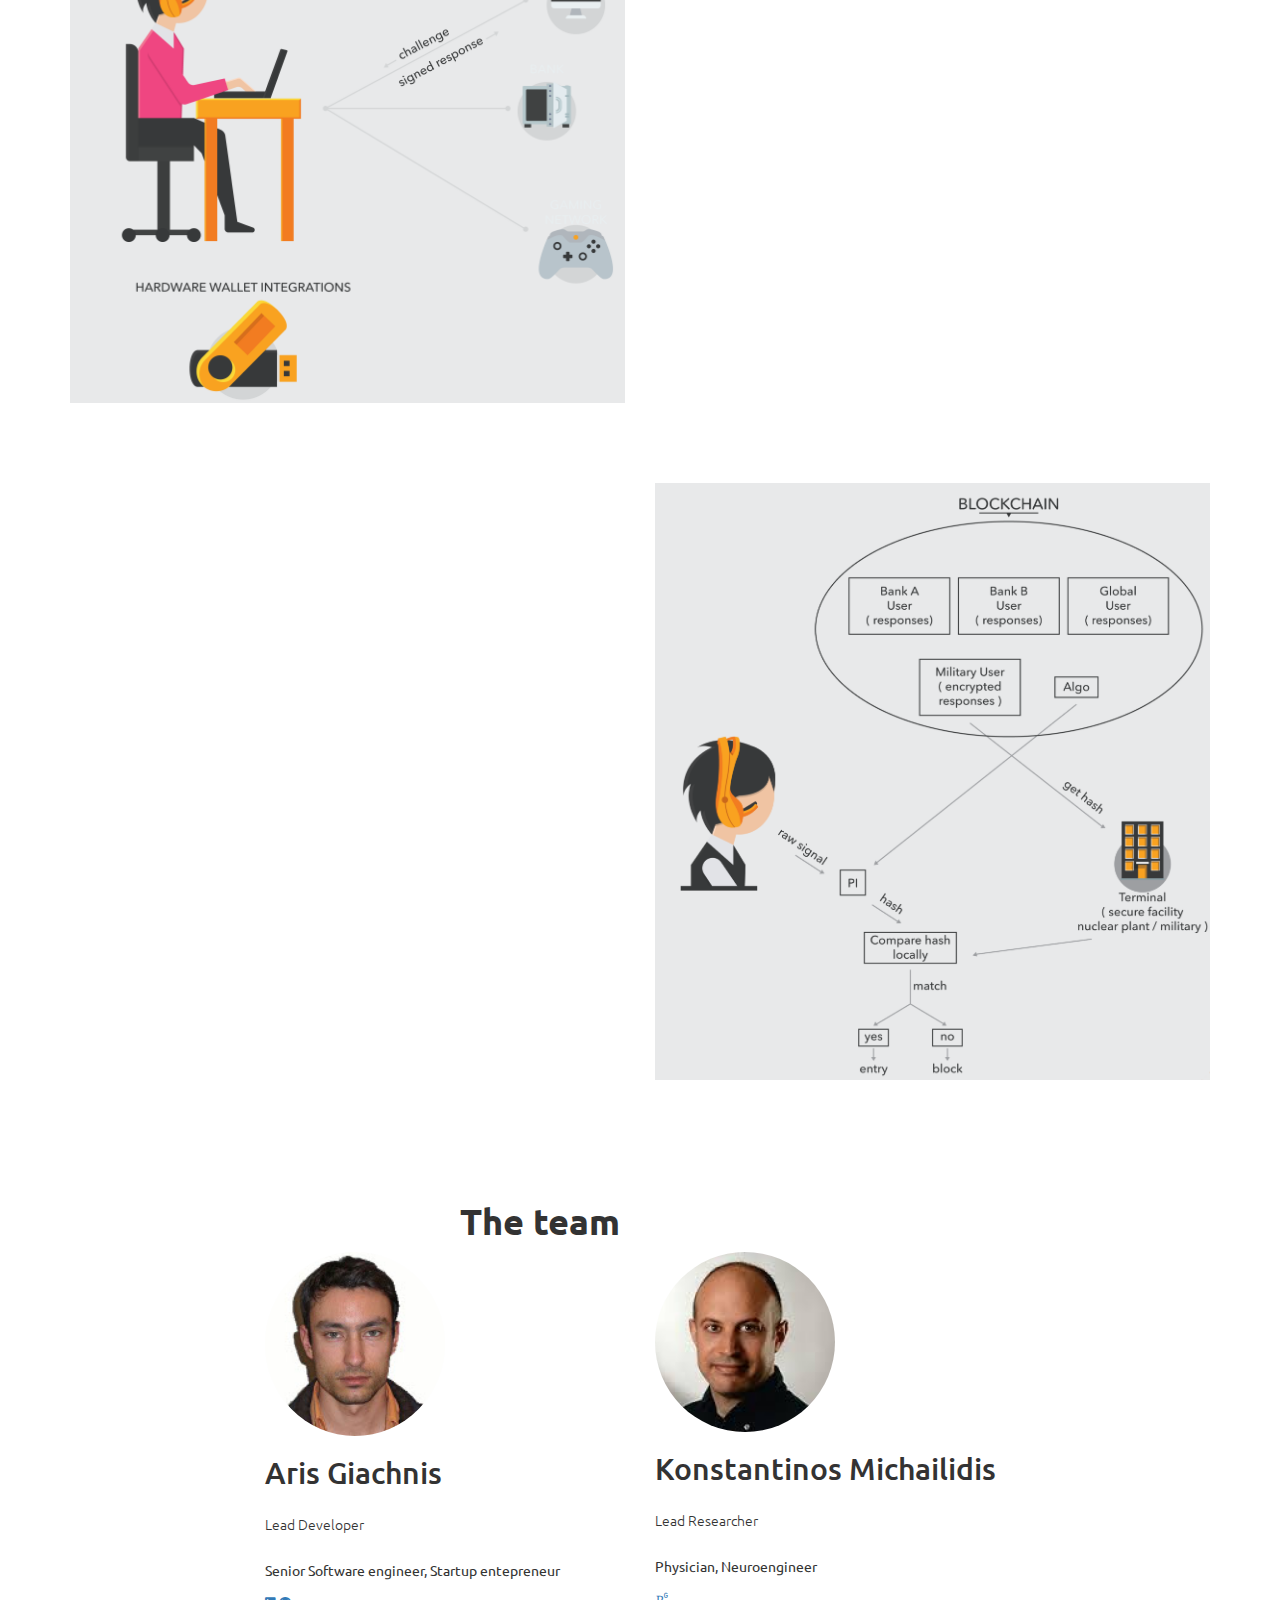
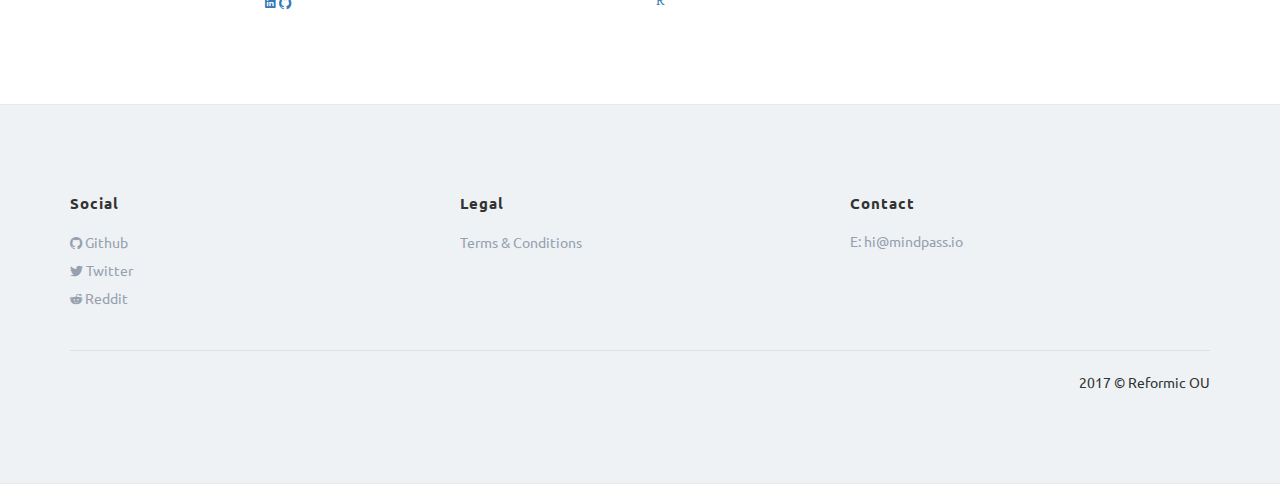
==== commit 529f491c: "update presale button" ====
--- a/index.html
+++ b/index.html
@@ -67,9 +67,6 @@
             </li>
              <li>
               <a href="https://bitcointalk.org/index.php?topic=2056865">Announcement</a>
-            </li>
-            <li>
-              <a href="presale.html" target="_blank">Pre-sale</a>
             </li>
           </ul>
         </div>
